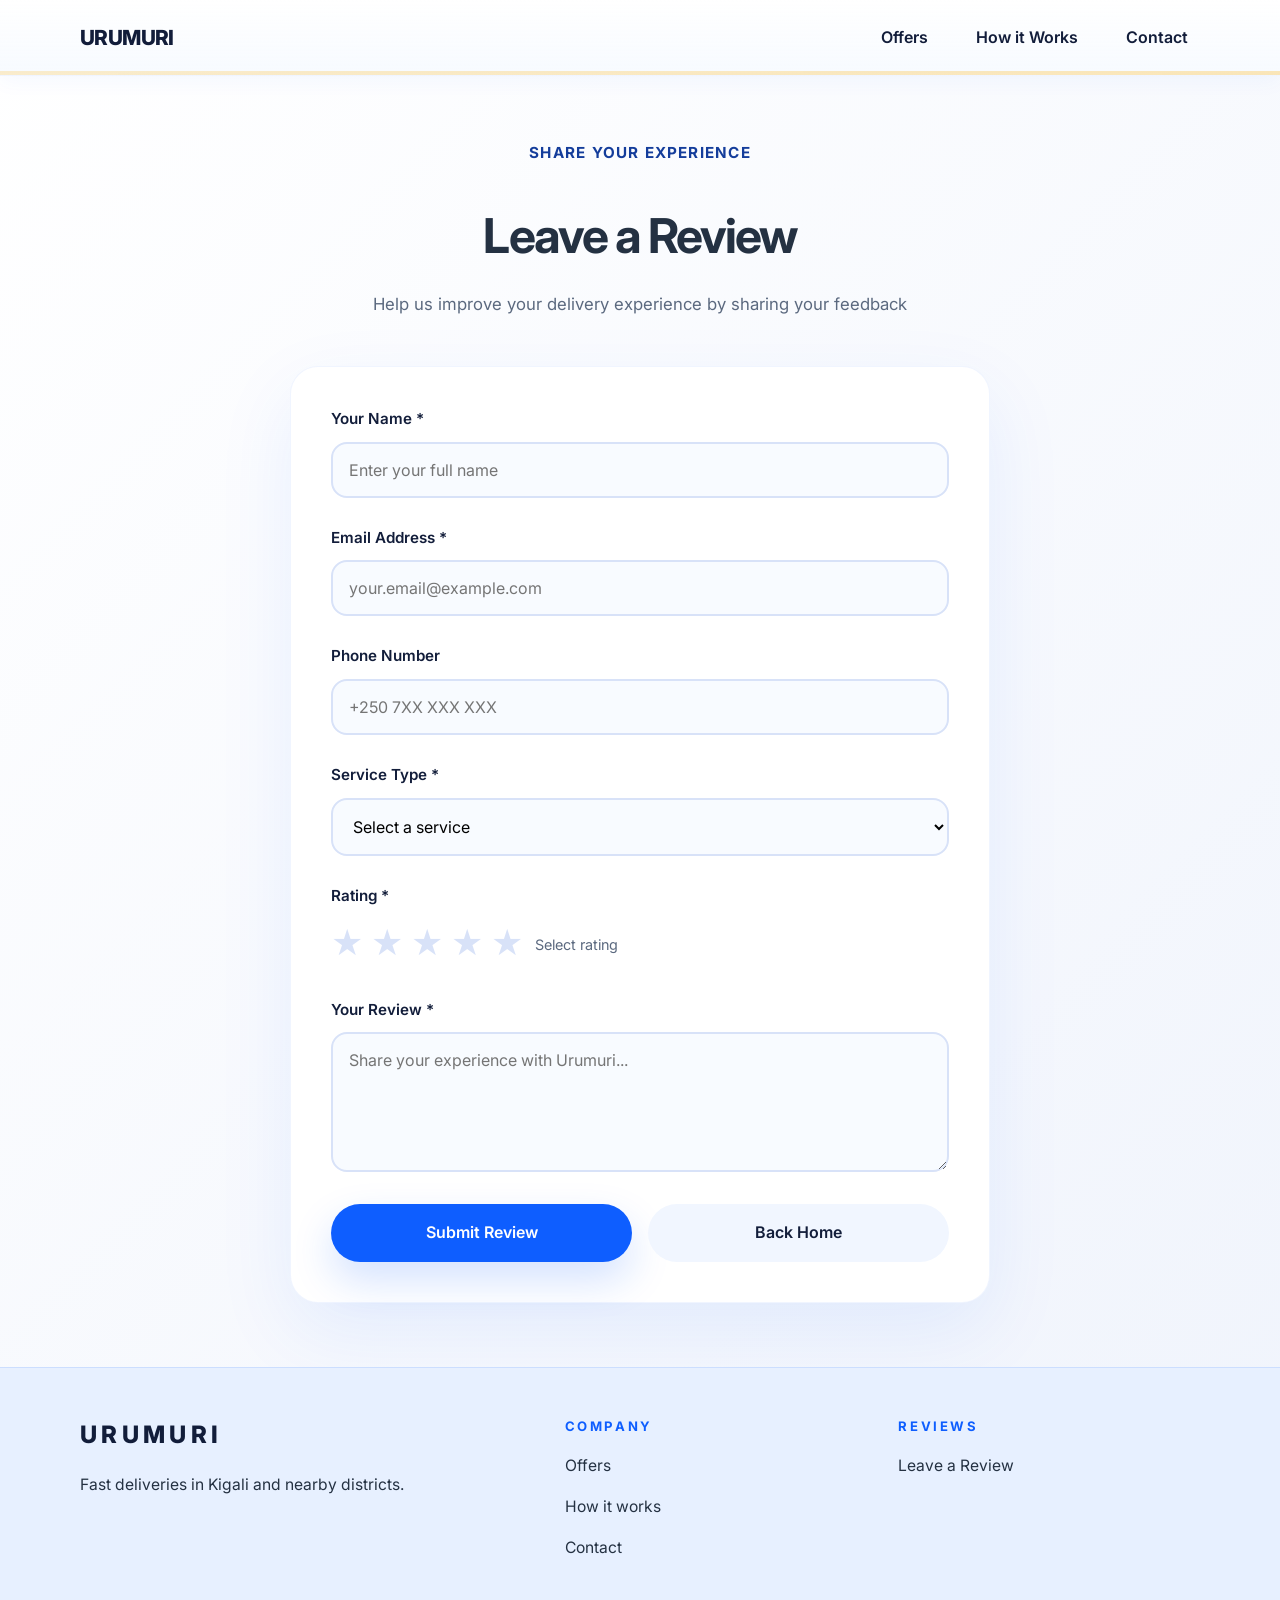
==== reviews.html @ 4892c6f6 "Initial commit: Urumuri delivery service website" ====
<!DOCTYPE html>
<html lang="en">
<head>
  <meta charset="UTF-8" />
  <meta name="viewport" content="width=device-width, initial-scale=1.0" />
  <title>Leave a Review | Urumuri</title>
  <link rel="preconnect" href="https://fonts.googleapis.com" />
  <link rel="preconnect" href="https://fonts.gstatic.com" crossorigin />
  <link href="https://fonts.googleapis.com/css2?family=Inter:wght@400;500;600;700;800&display=swap" rel="stylesheet" />
  <link rel="stylesheet" href="styles.css" />
  <style>
    .review-container {
      min-height: 100vh;
      padding: 4rem 0;
      background: linear-gradient(135deg, rgba(255, 255, 255, 0.95), rgba(240, 244, 252, 0.95));
    }

    .review-content {
      max-width: 700px;
    }

    .review-header {
      text-align: center;
      margin-bottom: 3rem;
    }

    .review-header h1 {
      font-size: clamp(2rem, 4vw, 3rem);
      margin: 1rem 0;
      letter-spacing: -0.04em;
    }

    .review-header p {
      color: var(--gray-600);
      font-size: 1.05rem;
    }

    .review-form {
      background: var(--white);
      border-radius: 28px;
      padding: 2.5rem;
      box-shadow: 0 28px 80px rgba(14, 94, 255, 0.08);
      border: 1px solid rgba(14, 94, 255, 0.06);
    }

    .form-group {
      margin-bottom: 1.75rem;
      display: flex;
      flex-direction: column;
    }

    .form-group label {
      margin-bottom: 0.65rem;
      font-weight: 600;
      color: var(--black);
      font-size: 0.95rem;
    }

    .form-group input,
    .form-group textarea,
    .form-group select {
      padding: 1rem;
      border: 2px solid var(--gray-200);
      border-radius: 16px;
      font-family: inherit;
      font-size: 1rem;
      transition: all 0.3s ease;
      background: var(--surface);
    }

    .form-group input:focus,
    .form-group textarea:focus,
    .form-group select:focus {
      outline: none;
      border-color: var(--blue);
      background: var(--white);
      box-shadow: 0 0 0 3px rgba(14, 94, 255, 0.1);
    }

    .form-group textarea {
      resize: vertical;
      min-height: 140px;
      font-size: 1rem;
    }

    .rating-group {
      display: flex;
      gap: 0.75rem;
      align-items: center;
    }

    .star-rating {
      display: flex;
      gap: 0.5rem;
      font-size: 2rem;
    }

    .star {
      cursor: pointer;
      transition: transform 0.2s ease, color 0.2s ease;
      color: var(--gray-200);
    }

    .star:hover,
    .star.active {
      color: var(--yellow);
      transform: scale(1.2);
    }

    .rating-label {
      color: var(--gray-600);
      font-size: 0.9rem;
      min-width: 60px;
    }

    .form-actions {
      display: flex;
      gap: 1rem;
      margin-top: 2rem;
    }

    .form-actions button,
    .form-actions a {
      flex: 1;
      padding: 1rem;
      border-radius: 999px;
      font-weight: 600;
      font-size: 1rem;
      border: none;
      cursor: pointer;
      transition: all 0.3s cubic-bezier(0.34, 1.56, 0.64, 1);
      text-decoration: none;
      text-align: center;
    }

    .btn-submit {
      background: var(--blue);
      color: var(--white);
      box-shadow: 0 18px 40px rgba(14, 94, 255, 0.18);
    }

    .btn-submit:hover {
      transform: translateY(-4px) scale(1.05);
      box-shadow: 0 28px 60px rgba(14, 94, 255, 0.35);
    }

    .btn-cancel {
      background: var(--gray-100);
      color: var(--black);
      border: 1px solid var(--gray-200);
    }

    .btn-cancel:hover {
      background: var(--gray-200);
      transform: translateY(-2px);
    }

    .success-message {
      display: none;
      background: #e8f5e9;
      border: 2px solid #4caf50;
      border-radius: 16px;
      padding: 1.5rem;
      margin-bottom: 2rem;
      text-align: center;
      color: #2e7d32;
    }

    .success-message h3 {
      margin: 0 0 0.5rem;
      font-size: 1.1rem;
    }

    .success-message p {
      margin: 0;
      color: #2e7d32;
    }

    @media (max-width: 640px) {
      .review-container {
        padding: 2rem 0;
      }

      .review-form {
        padding: 1.5rem;
      }

      .form-actions {
        flex-direction: column;
      }

      .review-header {
        margin-bottom: 2rem;
      }
    }
  </style>
</head>
<body>
  <header class="site-header">
    <div class="container header-inner">
      <a class="brand" href="index.html">URUMURI</a>
      <nav class="nav-links" id="navLinks">
        <a href="index.html#services">Offers</a>
        <a href="index.html#how-it-works">How it Works</a>
        <a href="index.html#contact">Contact</a>
      </nav>
      <button class="nav-toggle" id="navToggle" type="button" aria-label="Toggle navigation" aria-expanded="false">
        <span></span>
        <span></span>
        <span></span>
      </button>
    </div>
  </header>

  <main>
    <section class="review-container">
      <div class="container review-content">
        <div class="review-header">
          <span class="eyebrow">Share your experience</span>
          <h1>Leave a Review</h1>
          <p>Help us improve your delivery experience by sharing your feedback</p>
        </div>

        <div class="success-message" id="successMessage">
          <h3>Thank you! 🎉</h3>
          <p>Your review has been submitted successfully. We appreciate your feedback!</p>
        </div>

        <form class="review-form" id="reviewForm">
          <div class="form-group">
            <label for="name">Your Name *</label>
            <input type="text" id="name" name="name" required placeholder="Enter your full name" />
          </div>

          <div class="form-group">
            <label for="email">Email Address *</label>
            <input type="email" id="email" name="email" required placeholder="your.email@example.com" />
          </div>

          <div class="form-group">
            <label for="phone">Phone Number</label>
            <input type="tel" id="phone" name="phone" placeholder="+250 7XX XXX XXX" />
          </div>

          <div class="form-group">
            <label for="service">Service Type *</label>
            <select id="service" name="service" required>
              <option value="">Select a service</option>
              <option value="food">Food Delivery</option>
              <option value="grocery">Grocery Delivery</option>
              <option value="pharmacy">Pharmacy Delivery</option>
              <option value="courier">Courier Services</option>
              <option value="buyformes">Buy for Me Services</option>
              <option value="other">Other</option>
            </select>
          </div>

          <div class="form-group">
            <label>Rating *</label>
            <div class="rating-group">
              <div class="star-rating" id="starRating">
                <span class="star" data-value="1">★</span>
                <span class="star" data-value="2">★</span>
                <span class="star" data-value="3">★</span>
                <span class="star" data-value="4">★</span>
                <span class="star" data-value="5">★</span>
              </div>
              <span class="rating-label" id="ratingLabel">Select rating</span>
            </div>
            <input type="hidden" id="rating" name="rating" required />
          </div>

          <div class="form-group">
            <label for="review">Your Review *</label>
            <textarea id="review" name="review" required placeholder="Share your experience with Urumuri..."></textarea>
          </div>

          <div class="form-actions">
            <button type="submit" class="btn-submit">Submit Review</button>
            <a href="index.html" class="btn-cancel">Back Home</a>
          </div>
        </form>
      </div>
    </section>
  </main>

  <footer class="site-footer modern-footer">
    <div class="container footer-grid">
      <div class="footer-brand">
        <a class="brand footer-brand-link" href="index.html">URUMURI</a>
        <p>Fast deliveries in Kigali and nearby districts.</p>
      </div>
      <div class="footer-column">
        <p class="footer-heading">Company</p>
        <a href="index.html#services">Offers</a>
        <a href="index.html#how-it-works">How it works</a>
        <a href="index.html#contact">Contact</a>
      </div>
      <div class="footer-column">
        <p class="footer-heading">Reviews</p>
        <a href="reviews.html">Leave a Review</a>
      </div>
    </div>
  </footer>

  <script>
    // Star rating functionality
    const stars = document.querySelectorAll('.star');
    const ratingInput = document.getElementById('rating');
    const ratingLabel = document.getElementById('ratingLabel');
    const ratingLabels = ['Poor', 'Fair', 'Good', 'Very Good', 'Excellent'];

    stars.forEach(star => {
      star.addEventListener('click', () => {
        const rating = star.getAttribute('data-value');
        ratingInput.value = rating;
        ratingLabel.textContent = ratingLabels[rating - 1];

        stars.forEach(s => {
          if (s.getAttribute('data-value') <= rating) {
            s.classList.add('active');
          } else {
            s.classList.remove('active');
          }
        });
      });

      star.addEventListener('mouseover', () => {
        const hoverValue = star.getAttribute('data-value');
        stars.forEach(s => {
          if (s.getAttribute('data-value') <= hoverValue) {
            s.style.color = 'var(--yellow)';
          } else {
            s.style.color = 'var(--gray-200)';
          }
        });
      });
    });

    document.getElementById('starRating').addEventListener('mouseleave', () => {
      stars.forEach(s => {
        if (s.classList.contains('active')) {
          s.style.color = 'var(--yellow)';
        } else {
          s.style.color = 'var(--gray-200)';
        }
      });
    });

    // Form submission
    document.getElementById('reviewForm').addEventListener('submit', (e) => {
      e.preventDefault();

      const formData = {
        name: document.getElementById('name').value,
        email: document.getElementById('email').value,
        phone: document.getElementById('phone').value,
        service: document.getElementById('service').value,
        rating: document.getElementById('rating').value,
        review: document.getElementById('review').value,
        timestamp: new Date().toISOString()
      };

      // Store review in localStorage (for demo purposes)
      const reviews = JSON.parse(localStorage.getItem('urumuri_reviews') || '[]');
      reviews.push(formData);
      localStorage.setItem('urumuri_reviews', JSON.stringify(reviews));

      // Show success message
      const successMessage = document.getElementById('successMessage');
      successMessage.style.display = 'block';

      // Reset form
      document.getElementById('reviewForm').reset();
      stars.forEach(s => s.classList.remove('active'));
      ratingLabel.textContent = 'Select rating';

      // Scroll to success message
      successMessage.scrollIntoView({ behavior: 'smooth' });

      // Hide success message after 5 seconds and redirect
      setTimeout(() => {
        window.location.href = 'index.html';
      }, 3000);
    });
  </script>
</body>
</html>
---- styles.css ----
:root {
  color-scheme: light;
  font-family: 'Inter', system-ui, -apple-system, BlinkMacSystemFont, 'Segoe UI', sans-serif;
  font-size: 16px;
  line-height: 1.6;
  color: var(--gray-800);
  --black: #121d3a;
  --surface: #f8fbff;
  --surface-soft: rgba(236, 244, 255, 0.88);
  --blue: #0e5eff;
  --blue-strong: #143d9b;
  --blue-soft: #e7f0ff;
  --yellow: #ffbe34;
  --yellow-soft: #fff4d2;
  --white: #ffffff;
  --gray-100: #f1f6ff;
  --gray-200: #d8e2f8;
  --gray-600: #5b697f;
  --gray-800: #243142;
  --radius: 28px;
  --shadow: 0 28px 80px rgba(14, 94, 255, 0.12);
  --shadow-soft: 0 18px 50px rgba(14, 94, 255, 0.08);
}
 @keyframes slideInRight {
  from {
    opacity: 0;
    transform: translateX(40px);
  }
  to {
    opacity: 1;
    transform: translateX(0);
  }
}

@keyframes fadeIn {
  from {
    opacity: 0;
  }
  to {
    opacity: 1;
  }
}

@keyframes slideInLeft {
  from {
    opacity: 0;
    transform: translateX(-30px);
  }
  to {
    opacity: 1;
    transform: translateX(0);
  }
}

@keyframes slideInUp {
  from {
    opacity: 0;
    transform: translateY(24px);
  }
  to {
    opacity: 1;
    transform: translateY(0);
  }
}

@keyframes scaleIn {
  from {
    opacity: 0;
    transform: scale(0.95);
  }
  to {
    opacity: 1;
    transform: scale(1);
  }
}

@keyframes float {
  0%, 100% {
    transform: translateY(0px);
  }
  50% {
    transform: translateY(-8px);
  }
}

@keyframes glow {
  0%, 100% {
    box-shadow: 0 28px 80px rgba(14, 94, 255, 0.12), 0 0 20px rgba(14, 94, 255, 0);
  }
  50% {
    box-shadow: 0 28px 80px rgba(14, 94, 255, 0.18), 0 0 30px rgba(14, 94, 255, 0.15);
  }
}

@keyframes shimmer {
  0% {
    background-position: -1000px 0;
  }
  100% {
    background-position: 1000px 0;
  }
}

@keyframes pulse {
  0%, 100% {
    opacity: 1;
  }
  50% {
    opacity: 0.6;
  }
}

@keyframes bounce {
  0%, 100% {
    transform: translateY(0);
  }
  50% {
    transform: translateY(-10px);
  }
}

@keyframes rideRight {
  0% {
    transform: translate3d(-20vw, 0, 0);
  }
  100% {
    transform: translate3d(120vw, 0, 0);
  }
}

@keyframes rideLeft {
  0% {
    transform: translate3d(120vw, 0, 0);
  }
  100% {
    transform: translate3d(-20vw, 0, 0);
  }
}

.bike-background {
  position: fixed;
  inset: 0;
  z-index: -1;
  pointer-events: none;
  overflow: hidden;
}

.bike-rider {
  position: absolute;
  left: 0;
  top: var(--bike-top, 10%);
  transform: translateY(0);
  opacity: 0.9;
  filter: drop-shadow(0 12px 18px rgba(0, 0, 0, 0.12));
}

.bike-inner {
  display: inline-block;
  font-size: var(--bike-size, 3rem);
  animation: rideRight var(--bike-speed, 20s) linear infinite;
}

.bike-left .bike-inner {
  animation-name: rideLeft;
}

.bike-rider:nth-child(odd) .bike-inner {
  opacity: 0.92;
}

.bike-rider:nth-child(even) .bike-inner {
  opacity: 0.78;
}

@media (max-width: 900px) {
  .bike-rider {
    display: none;
  }
}

* {
  box-sizing: border-box;
}

html {
  scroll-behavior: smooth;
  text-rendering: optimizeLegibility;
  -webkit-font-smoothing: antialiased;
  -moz-osx-font-smoothing: grayscale;
}

body {
  margin: 0;
  min-height: 100vh;
  background: linear-gradient(180deg, rgba(248, 251, 255, 1) 0%, rgba(255, 255, 255, 1) 100%);
  color: var(--gray-800);
  animation: fadeIn 0.6s ease-out;
}

/* smooth transitions */
body, .hero-card, .feature-card, .step-card, .contact-panel, .stats-grid div {
  transition: background 0.35s ease, color 0.35s ease, border-color 0.35s ease, box-shadow 0.35s ease;
}

img {
  max-width: 100%;
  display: block;
}

a {
  color: inherit;
  text-decoration: none;
}

button,
.btn {
  font: inherit;
}

.container {
  width: min(1120px, calc(100% - 2rem));
  margin: 0 auto;
}

.site-header {
  position: sticky;
  top: 0;
  z-index: 20;
  backdrop-filter: blur(18px);
  background: linear-gradient(180deg, rgba(255,255,255,0.98), rgba(246,250,255,0.9));
  border-bottom: 1px solid rgba(14, 94, 255, 0.06);
  box-shadow: 0 6px 20px rgba(14,94,255,0.04);
  animation: slideInDown 0.5s ease-out;
}

.site-header::after {
  content: '';
  position: absolute;
  left: 0;
  right: 0;
  bottom: 0;
  height: 4px;
  background: linear-gradient(90deg, rgba(255,190,52,0.25), rgba(255,190,52,0.35));
  pointer-events: none;
}

@keyframes slideInDown {
  from {
    transform: translateY(-100%);
  }
  to {
    transform: translateY(0);
  }
}

.header-inner {
  display: flex;
  align-items: center;
  justify-content: space-between;
  gap: 1rem;
  padding: 1rem 0;
}

.brand {
  display: inline-flex;
  align-items: center;
  font-size: 1.3rem;
  font-weight: 800;
  letter-spacing: -0.03em;
  color: var(--black);
  transition: transform 0.3s cubic-bezier(0.34, 1.56, 0.64, 1);
}

.brand img {
  display: block;
  height: 2.75rem;
  width: auto;
}

.brand:hover {
  transform: scale(1.08) rotate(-1deg);
}

.nav-links {
  display: flex;
  gap: 1.5rem;
  align-items: center;
}

.nav-links a {
  color: var(--black);
  font-weight: 600;
  position: relative;
  padding: 0.55rem 0.75rem;
  border-radius: 999px;
  transition: color 0.25s ease, background 0.25s ease, transform 0.25s ease;
  overflow: hidden;
}

.nav-links a::after {
  content: '';
  position: absolute;
  bottom: -3px;
  left: 0;
  width: 0;
  height: 3px;
  background: linear-gradient(90deg, var(--blue), var(--yellow));
  box-shadow: 0 6px 18px rgba(14,94,255,0.08);
  transition: width 0.42s cubic-bezier(0.22, 1, 0.36, 1), background 0.3s ease;
}

.nav-links a:hover,
.nav-links a.active {
  color: var(--black);
  background: rgba(255, 190, 52, 0.15);
}

.nav-links a:hover {
  color: var(--black);
}

.nav-links a:hover::after {
  width: 100%;
}

.nav-links a.active {
  color: var(--black);
}

.nav-links a.active::after {
  width: 100%;
}

.nav-toggle {
  display: none;
  border: none;
  background: transparent;
  cursor: pointer;
  width: 2rem;
  height: 2rem;
  padding: 0;
  flex-direction: column;
  justify-content: space-between;
}

.nav-toggle span {
  display: block;
  width: 100%;
  height: 3px;
  background: var(--blue-strong);
  border-radius: 999px;
}

.section-light,
.section-white,
.section-blue {
  padding: 5rem 0;
}

.section-white {
  background: var(--surface);
}

.section-light {
  background: transparent;
}

.section-blue {
  background: linear-gradient(180deg, rgba(255,190,52,0.15) 0%, rgba(255,190,52,0.25) 45%, rgba(255,255,255,0.98) 100%);
}

.hero {
  position: relative;
  padding-top: 5.5rem;
}

.hero::before {
  content: '';
  position: absolute;
  inset: 0;
  pointer-events: none;
  background: radial-gradient(circle at top left, rgba(255, 190, 52, 0.12), transparent 24%),
              radial-gradient(circle at bottom right, rgba(255, 190, 52, 0.15), transparent 18%);
}

.section-image,
.contact-image {
  display: flex;
  justify-content: center;
  margin: 2rem 0 3rem;
}

.section-image img,
.contact-image img {
  width: min(100%, 780px);
  border-radius: 32px;
  box-shadow: 0 28px 70px rgba(0, 0, 0, 0.15);
  border: 2px solid rgba(255, 190, 52, 0.32);
}

.hero-grid {
  display: grid;
  grid-template-columns: minmax(0, 1.2fr) 0.95fr;
  gap: 2.5rem;
  align-items: center;
}

.hero-copy {
  max-width: 620px;
  animation: slideInLeft 0.8s ease-out;
}

.eyebrow {
  display: inline-flex;
  margin-bottom: 1rem;
  font-size: 0.95rem;
  font-weight: 700;
  letter-spacing: 0.08em;
  text-transform: uppercase;
  color: var(--yellow);
  animation: slideInUp 0.8s ease-out both;
  animation-delay: 0.05s;
}

.hero-copy h1,
.section-header h2,
.contact-panel h2 {
  margin: 0 0 1.25rem;
  font-size: clamp(2.3rem, 4vw, 4rem);
  line-height: 1.03;
  letter-spacing: -0.04em;
  animation: slideInUp 0.8s ease-out 0.1s both;
}

.hero-copy p,
.section-header p,
.feature-card p,
.step-card p,
.restaurant-card p,
.footer-inner p {
  margin: 0;
  color: var(--gray-600);
  animation: slideInUp 0.8s ease-out 0.2s both;
}

.hero-actions {
  display: flex;
  flex-wrap: wrap;
  gap: 1rem;
  margin: 2rem 0 2.2rem;
}

.btn {
  display: inline-flex;
  align-items: center;
  justify-content: center;
  border-radius: 999px;
  padding: 0.95rem 1.8rem;
  text-decoration: none;
  transition: all 0.3s cubic-bezier(0.34, 1.56, 0.64, 1);
  position: relative;
  overflow: hidden;
  animation: slideInUp 0.8s ease-out 0.3s both;
}

.promo-grid {
  display: grid;
  grid-template-columns: 1fr 1.2fr;
  gap: 2rem;
  align-items: center;
  padding: 2.5rem 0;
}

.app-promo-panel {
  background: linear-gradient(135deg, rgba(255, 255, 255, 0.95), rgba(240, 244, 252, 0.95));
}

.promo-copy {
  max-width: 42rem;
}

.promo-copy h2 {
  margin-bottom: 1.25rem;
  font-size: clamp(2rem, 3.2vw, 3.4rem);
}

.promo-copy p {
  margin: 0;
  color: var(--gray-600);
  font-size: 1rem;
  line-height: 1.85;
}

.promo-actions {
  margin-top: 1.75rem;
}

.promo-gallery {
  display: grid;
  grid-template-columns: 1fr 0.86fr;
  grid-template-rows: 1fr 1fr;
  gap: 1rem;
  min-height: 520px;
}

.promo-card {
  position: relative;
  overflow: hidden;
  border-radius: 32px;
  box-shadow: 0 30px 70px rgba(36, 49, 66, 0.08);
  background: #eef4fb;
}

.promo-card img {
  width: 100%;
  height: 100%;
  object-fit: cover;
  object-position: center center;
  display: block;
}

.promo-card-large {
  grid-row: 1 / span 2;
  aspect-ratio: 4 / 5;
  min-height: 520px;
}

.promo-card-small {
  aspect-ratio: 1.2 / 1;
  min-height: 240px;
}

.promo-card-top {
  align-self: end;
}

.promo-card-bottom {
  align-self: start;
}

@media (max-width: 960px) {
  .promo-grid {
    grid-template-columns: 1fr;
  }

  .promo-gallery {
    grid-template-columns: 1fr;
    grid-template-rows: repeat(3, minmax(200px, auto));
    min-height: auto;
  }

  .promo-card-large,
  .promo-card-small {
    min-height: 260px;
    aspect-ratio: auto;
  }
}

@media (max-width: 520px) {
  .promo-copy h2 {
    font-size: 2.2rem;
  }

  .app-promo-panel {
    padding: 1.5rem 0;
  }
}

.btn::before {
  content: '';
  position: absolute;
  top: 50%;
  left: 50%;
  width: 0;
  height: 0;
  border-radius: 50%;
  background: rgba(255, 255, 255, 0.3);
  transform: translate(-50%, -50%);
  transition: width 0.6s, height 0.6s;
}

.btn:hover::before {
  width: 300px;
  height: 300px;
}

.btn:hover {
  transform: translateY(-4px) scale(1.05);
}

.btn-primary {
  background: var(--blue);
  color: var(--white);
  box-shadow: 0 18px 40px rgba(14, 94, 255, 0.18);
}

.btn-primary:hover {
  box-shadow: 0 28px 60px rgba(14, 94, 255, 0.35);
}

.btn-secondary,
.btn-card {
  background: var(--yellow);
  color: var(--black);
  border: 1px solid rgba(255, 190, 52, 0.12);
}

.stats-grid {
  display: grid;
  grid-template-columns: repeat(3, minmax(0, 1fr));
  gap: 1rem;
  margin-top: 1rem;
}

.stats-grid div {
  background: var(--white);
  border: 1px solid rgba(14, 94, 255, 0.11);
  border-radius: 22px;
  padding: 1rem 1.25rem;
  animation: scaleIn 0.6s ease-out 0.4s both;
  transition: all 0.3s ease;
  cursor: pointer;
}

.stats-grid div:hover {
  transform: translateY(-6px);
  box-shadow: 0 16px 40px rgba(14, 94, 255, 0.15);
  border-color: var(--blue);
}

.stats-grid strong {
  display: block;
  font-size: 1.4rem;
  margin-bottom: 0.35rem;
  color: var(--blue-strong);
}

.hero-card {
  background: var(--white);
  border-radius: var(--radius);
  padding: 2rem;
  box-shadow: var(--shadow);
  animation: slideInRight 0.8s ease-out 0.3s both;
  transition: all 0.4s cubic-bezier(0.34, 1.56, 0.64, 1);
}

.hero-card:hover {
  transform: translateY(-12px) scale(1.02);
  box-shadow: 0 40px 100px rgba(14, 94, 255, 0.25);
}

.card-top {
  display: flex;
  align-items: center;
  justify-content: space-between;
  gap: 1rem;
  margin-bottom: 1.75rem;
}

.card-label {
  color: var(--yellow);
  font-weight: 700;
  margin-bottom: 0.45rem;
}

.tag {
  padding: 0.6rem 1rem;
  border-radius: 999px;
  color: var(--blue-strong);
  background: rgba(14, 94, 255, 0.08);
  font-weight: 700;
  font-size: 0.9rem;
}

.service-list li::before {
  color: var(--yellow);
}

.btn-secondary:hover {
  border-color: rgba(255, 190, 52, 0.5);
  color: var(--black);
  background: var(--yellow-soft);
}

.hero-card {
  background: var(--white);
  border-radius: var(--radius);
  padding: 2rem;
  box-shadow: var(--shadow);
  animation: slideInRight 0.8s ease-out 0.3s both;
  transition: all 0.4s cubic-bezier(0.34, 1.56, 0.64, 1);
  border: 1px solid rgba(255, 190, 52, 0.12);
}

.meal-preview {
  display: grid;
  grid-template-columns: 92px 1fr;
  gap: 1rem;
  align-items: center;
  margin-bottom: 1.8rem;
}

.meal-image {
  width: 100%;
  aspect-ratio: 1 / 1;
  border-radius: 24px;
  overflow: hidden;
  background: linear-gradient(135deg, #ffbe34 0%, #ffd966 100%);
  box-shadow: 0 24px 52px rgba(255, 190, 52, 0.25);
  animation: float 3s ease-in-out infinite;
  transition: all 0.4s ease;
}

.meal-image img {
  width: 100%;
  height: 100%;
  object-fit: cover;
  display: block;
}

.hero-card:hover .meal-image {
  animation: none;
  transform: scale(1.08) rotate(4deg);
  box-shadow: 0 32px 70px rgba(255, 190, 52, 0.35);
}

.meal-name {
  margin: 0 0 0.35rem;
  font-weight: 700;
  color: var(--gray-800);
}

.meal-meta {
  color: var(--gray-600);
}

.delivery-info {
  display: grid;
  grid-template-columns: repeat(2, minmax(0, 1fr));
  gap: 1rem;
  margin-bottom: 1.8rem;
}

.delivery-info span {
  display: block;
  color: var(--gray-600);
  margin-bottom: 0.35rem;
}

.delivery-info strong {
  font-size: 1.25rem;
  color: var(--gray-800);
}

.section-header {
  max-width: 640px;
  margin-bottom: 2.5rem;
}

.section-header h2 {
  color: var(--black);
}

.eyebrow {
  color: var(--blue-strong);
}

.service-list {
  display: grid;
  gap: 0.75rem;
  padding-left: 1.25rem;
  margin-bottom: 2rem;
  color: var(--gray-700);
}

.service-list li {
  position: relative;
  list-style: none;
  padding-left: 1.25rem;
}

.service-list li::before {
  content: '•';
  position: absolute;
  left: 0;
  color: var(--blue);
  font-weight: 700;
}

.services-grid {
  display: grid;
  grid-template-columns: minmax(0, 1fr) minmax(280px, 360px);
  gap: 1.25rem;
  align-items: start;
  margin-bottom: 2rem;
}

.service-image-card {
  display: flex;
  flex-direction: column;
  gap: 1rem;
  background: var(--blue-soft);
  border: 1px solid rgba(14, 94, 255, 0.14);
  border-radius: 30px;
  padding: 1.25rem;
  box-shadow: 0 24px 60px rgba(14, 94, 255, 0.09);
}

.service-image-card img {
  width: 100%;
  height: auto;
  max-height: 280px;
  border-radius: 24px;
  object-fit: cover;
}

.service-image-card-copy h3 {
  margin: 0;
  color: var(--yellow);
}

.service-image-card-copy p {
  margin: 0;
  color: var(--gray-700);
  line-height: 1.7;
}

@media (max-width: 900px) {
  .services-grid {
    grid-template-columns: 1fr;
  }
}

.section-header.light h2,
.contact-panel h2,
.section-blue .section-header h2 {
  color: var(--white);
}

.feature-grid,
.steps-grid,
.restaurant-grid {
  display: grid;
  gap: 1.5rem;
}

.feature-grid {
  grid-template-columns: repeat(3, minmax(0, 1fr));
}

.feature-card,
.step-card,
.restaurant-card {
  background: var(--white);
  border-radius: 24px;
  padding: 1.8rem;
  border: 1px solid rgba(14, 94, 255, 0.08);
  animation: slideInUp 0.6s ease-out both;
  transition: all 0.35s cubic-bezier(0.34, 1.56, 0.64, 1);
  cursor: pointer;
  position: relative;
  overflow: hidden;
}

.feature-card::before,
.step-card::before,
.restaurant-card::before {
  content: '';
  position: absolute;
  top: 0;
  left: -100%;
  width: 100%;
  height: 100%;
  background: linear-gradient(90deg, transparent, rgba(14, 94, 255, 0.1), transparent);
  transition: left 0.5s ease;
}

.feature-card:hover::before,
.step-card:hover::before,
.restaurant-card:hover::before {
  left: 100%;
}

.feature-card:hover,
.step-card:hover,
.restaurant-card:hover {
  transform: translateY(-8px) scale(1.02);
  box-shadow: 0 20px 50px rgba(14, 94, 255, 0.15);
  border-color: var(--blue);
}

.feature-card h3,
.step-card h3,
.restaurant-card h3 {
  margin: 0 0 0.75rem;
}

.steps-grid {
  grid-template-columns: repeat(3, minmax(0, 1fr));
}

.step-card {
  text-align: left;
}

.step-card:nth-child(3) {
  border-color: rgba(255, 190, 52, 0.22);
  background: rgba(255, 242, 211, 0.55);
}

.step-card:nth-child(3) .step-number {
  background: var(--yellow);
  color: var(--black);
}

.step-number {
  display: inline-flex;
  align-items: center;
  justify-content: center;
  width: 2.75rem;
  height: 2.75rem;
  border-radius: 50%;
  background: var(--yellow-soft);
  color: var(--yellow);
  font-weight: 800;
  margin-bottom: 1rem;
  animation: scaleIn 0.6s ease-out both;
  transition: all 0.4s cubic-bezier(0.34, 1.56, 0.64, 1);
}

.step-card:hover .step-number {
  background: var(--blue);
  color: var(--white);
  transform: scale(1.2) rotate(360deg);
}

.restaurant-grid {
  grid-template-columns: repeat(3, minmax(0, 1fr));
}

.restaurant-card {
  overflow: hidden;
  display: grid;
  gap: 1rem;
}

.restaurant-image {
  width: 100%;
  min-height: 180px;
  border-radius: 24px;
  background-size: cover;
  background-position: center;
  transition: all 0.5s cubic-bezier(0.34, 1.56, 0.64, 1);
}

.restaurant-card:hover .restaurant-image {
  transform: scale(1.12) rotate(2deg);
}

.img-1 { background-image: linear-gradient(135deg, #66b4ff 0%, #0858e7 100%); }
.img-2 { background-image: linear-gradient(135deg, #7ad9ff 0%, #0c58de 100%); }
.img-3 { background-image: linear-gradient(135deg, #8bcfff 0%, #051f74 100%); }

.contact-panel {
  border-radius: 36px;
  padding: 3.5rem 2rem;
  animation: slideInUp 0.8s ease-out;
  transition: all 0.4s ease;
  background: linear-gradient(135deg, rgba(14,94,255,0.92), rgba(20,30,45,0.97));
}

.contact-panel .eyebrow {
  color: var(--white);
}

.contact-panel p {
  color: rgba(255,255,255,0.94);
}

.contact-panel:hover {
  transform: scale(1.01);
  box-shadow: 0 40px 100px rgba(14, 94, 255, 0.2);
}

.contact-grid {
  display: grid;
  grid-template-columns: 1.3fr auto;
  align-items: center;
  gap: 1.5rem;
}

.contact-grid .btn-primary {
  min-width: 180px;
}

.site-footer {
  padding: 3rem 0 3.5rem;
  background: var(--blue-soft);
  border-top: 1px solid rgba(14, 94, 255, 0.12);
}

.footer-grid {
  display: grid;
  grid-template-columns: minmax(220px, 1.5fr) repeat(2, minmax(180px, 1fr));
  gap: 2rem;
  align-items: start;
  color: var(--gray-700);
}

.footer-brand-link {
  font-size: 1.5rem;
  font-weight: 800;
  letter-spacing: 0.18em;
  color: var(--black);
  text-transform: uppercase;
}

.footer-brand p {
  max-width: 42ch;
  margin: 1rem 0 0;
  color: var(--gray-700);
  font-size: 0.98rem;
  line-height: 1.85;
}

.footer-column {
  display: flex;
  flex-direction: column;
  gap: 1rem;
}

.footer-heading {
  margin: 0;
  font-size: 0.82rem;
  font-weight: 700;
  letter-spacing: 0.2em;
  color: var(--blue);
  text-transform: uppercase;
}

.footer-column a {
  color: var(--gray-700);
  text-decoration: none;
  font-size: 0.98rem;
  transition: color 0.25s ease, transform 0.25s ease;
}

.footer-column a:hover {
  color: var(--blue);
  transform: translateX(2px);
}

.footer-follow {
  display: grid;
  gap: 1.25rem;
}

.social-links {
  display: flex;
  gap: 0.8rem;
  flex-wrap: wrap;
}

.social-link {
  width: 48px;
  height: 48px;
  display: inline-flex;
  align-items: center;
  justify-content: center;
  border-radius: 16px;
  background: #e1e4ea;
  box-shadow: 0 18px 45px rgba(36, 49, 66, 0.06);
  transition: transform 0.2s ease, box-shadow 0.2s ease, background 0.2s ease;
  color: var(--gray-900);
}

.social-link:hover {
  transform: translateY(-3px);
  box-shadow: 0 24px 55px rgba(36, 49, 66, 0.12);
}

.social-link svg {
  width: 20px;
  height: 20px;
}

.social-whatsapp,
.social-instagram,
.social-facebook,
.social-x {
  background: transparent;
  color: var(--gray-900);
}

.footer-note {
  margin: 0;
  color: var(--gray-500);
  font-size: 0.95rem;
}

.review-btn {
  padding: 0.75rem 1.5rem;
  font-size: 0.95rem;
  font-weight: 600;
  animation: none;
  width: fit-content;
  box-shadow: 0 12px 30px rgba(14, 94, 255, 0.18);
}

.review-btn:hover {
  box-shadow: 0 18px 45px rgba(14, 94, 255, 0.28);
}

@media (max-width: 860px) {
  .footer-grid {
    grid-template-columns: 1fr;
  }

  .footer-brand {
    padding-bottom: 0.75rem;
  }
}

@media (max-width: 520px) {
  .social-link {
    width: 44px;
    height: 44px;
  }
}

@keyframes rippleEffect {
  to {
    transform: scale(4);
    opacity: 0;
  }
}

@media (max-width: 1024px) {
  .hero-grid,
  .contact-grid {
    grid-template-columns: 1fr;
  }

  .feature-grid,
  .steps-grid,
  .restaurant-grid {
    grid-template-columns: 1fr 1fr;
  }
}

@media (max-width: 768px) {
  .header-inner {
    flex-wrap: wrap;
  }

  .nav-links {
    order: 1;
    width: 100%;
    justify-content: center;
    gap: 1rem;
    display: none;
  }

  .nav-links.active {
    display: flex;
    flex-direction: column;
    gap: 1rem;
    padding: 1rem 0;
    width: 100%;
  }

  .nav-toggle {
    display: flex;
  }

  .stats-grid {
    grid-template-columns: 1fr;
  }

  .feature-grid,
  .steps-grid,
  .restaurant-grid {
    grid-template-columns: 1fr;
  }

  .site-footer {
    padding-top: 2rem;
  }
}
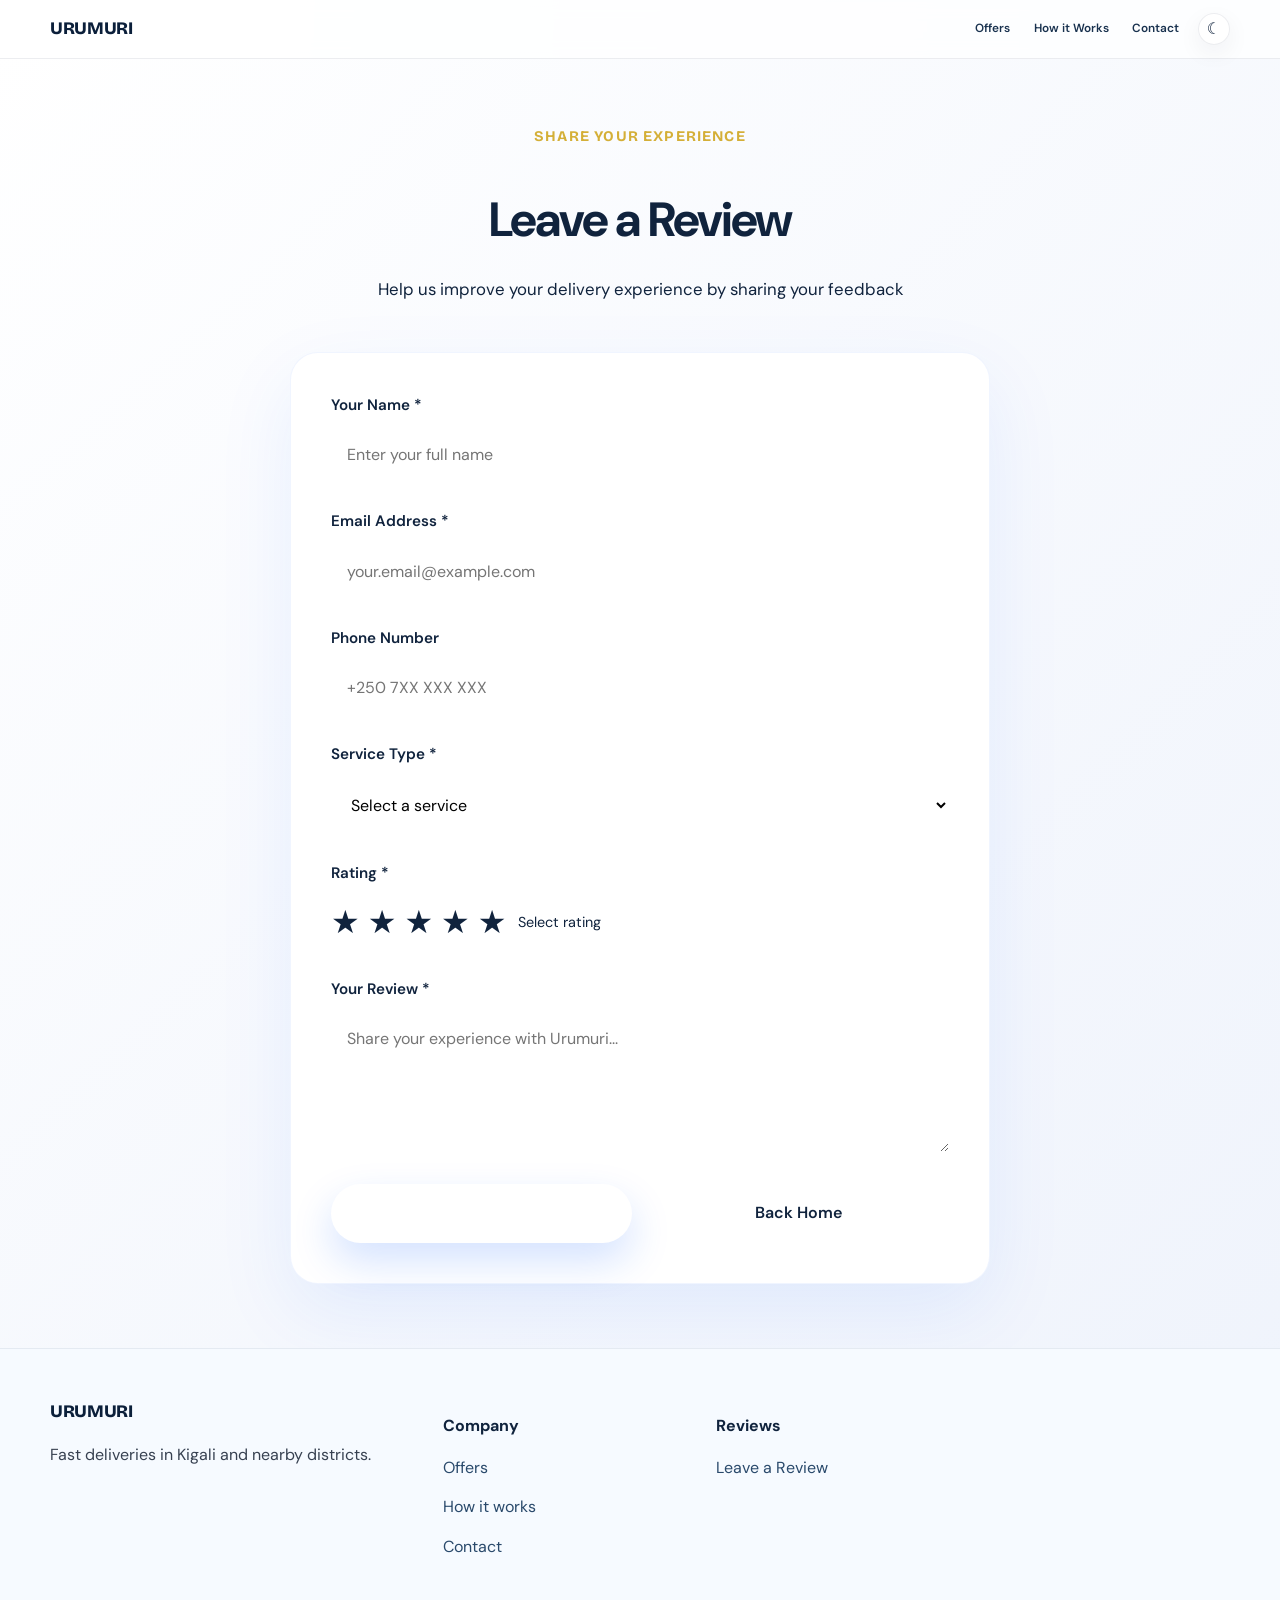
==== commit 86b1ec1e: "Initial commit" ====
--- a/reviews.html
+++ b/reviews.html
@@ -4,9 +4,11 @@
   <meta charset="UTF-8" />
   <meta name="viewport" content="width=device-width, initial-scale=1.0" />
   <title>Leave a Review | Urumuri</title>
+  <meta name="description" content="Share your Urumuri delivery experience. Leave a review for food, grocery, courier and other services." />
   <link rel="preconnect" href="https://fonts.googleapis.com" />
   <link rel="preconnect" href="https://fonts.gstatic.com" crossorigin />
-  <link href="https://fonts.googleapis.com/css2?family=Inter:wght@400;500;600;700;800&display=swap" rel="stylesheet" />
+  <link rel="preload" href="https://fonts.googleapis.com/css2?family=Bricolage+Grotesque:opsz,wght@12..96,500;12..96,700;12..96,800&family=DM+Sans:opsz,wght@9..40,400;9..40,500;9..40,600;9..40,700&display=swap" as="style" onload="this.rel='stylesheet'">
+  <noscript><link href="https://fonts.googleapis.com/css2?family=Bricolage+Grotesque:opsz,wght@12..96,500;12..96,700;12..96,800&family=DM+Sans:opsz,wght@9..40,400;9..40,500;9..40,600;9..40,700&display=swap" rel="stylesheet"></noscript>
   <link rel="stylesheet" href="styles.css" />
   <style>
     .review-container {
@@ -204,7 +206,12 @@
         <a href="index.html#how-it-works">How it Works</a>
         <a href="index.html#contact">Contact</a>
       </nav>
-      <button class="nav-toggle" id="navToggle" type="button" aria-label="Toggle navigation" aria-expanded="false">
+              <div class="nav-actions">
+          <button class="theme-toggle" id="themeToggle" type="button" aria-label="Toggle light and dark mode">
+            <span class="theme-icon">☾</span>
+          </button>
+        </div>
+<button class="nav-toggle" id="navToggle" type="button" aria-label="Toggle navigation" aria-expanded="false">
         <span></span>
         <span></span>
         <span></span>
@@ -303,86 +310,6 @@
     </div>
   </footer>
 
-  <script>
-    // Star rating functionality
-    const stars = document.querySelectorAll('.star');
-    const ratingInput = document.getElementById('rating');
-    const ratingLabel = document.getElementById('ratingLabel');
-    const ratingLabels = ['Poor', 'Fair', 'Good', 'Very Good', 'Excellent'];
-
-    stars.forEach(star => {
-      star.addEventListener('click', () => {
-        const rating = star.getAttribute('data-value');
-        ratingInput.value = rating;
-        ratingLabel.textContent = ratingLabels[rating - 1];
-
-        stars.forEach(s => {
-          if (s.getAttribute('data-value') <= rating) {
-            s.classList.add('active');
-          } else {
-            s.classList.remove('active');
-          }
-        });
-      });
-
-      star.addEventListener('mouseover', () => {
-        const hoverValue = star.getAttribute('data-value');
-        stars.forEach(s => {
-          if (s.getAttribute('data-value') <= hoverValue) {
-            s.style.color = 'var(--yellow)';
-          } else {
-            s.style.color = 'var(--gray-200)';
-          }
-        });
-      });
-    });
-
-    document.getElementById('starRating').addEventListener('mouseleave', () => {
-      stars.forEach(s => {
-        if (s.classList.contains('active')) {
-          s.style.color = 'var(--yellow)';
-        } else {
-          s.style.color = 'var(--gray-200)';
-        }
-      });
-    });
-
-    // Form submission
-    document.getElementById('reviewForm').addEventListener('submit', (e) => {
-      e.preventDefault();
-
-      const formData = {
-        name: document.getElementById('name').value,
-        email: document.getElementById('email').value,
-        phone: document.getElementById('phone').value,
-        service: document.getElementById('service').value,
-        rating: document.getElementById('rating').value,
-        review: document.getElementById('review').value,
-        timestamp: new Date().toISOString()
-      };
-
-      // Store review in localStorage (for demo purposes)
-      const reviews = JSON.parse(localStorage.getItem('urumuri_reviews') || '[]');
-      reviews.push(formData);
-      localStorage.setItem('urumuri_reviews', JSON.stringify(reviews));
-
-      // Show success message
-      const successMessage = document.getElementById('successMessage');
-      successMessage.style.display = 'block';
-
-      // Reset form
-      document.getElementById('reviewForm').reset();
-      stars.forEach(s => s.classList.remove('active'));
-      ratingLabel.textContent = 'Select rating';
-
-      // Scroll to success message
-      successMessage.scrollIntoView({ behavior: 'smooth' });
-
-      // Hide success message after 5 seconds and redirect
-      setTimeout(() => {
-        window.location.href = 'index.html';
-      }, 3000);
-    });
-  </script>
+  <script src="script.js" defer></script>
 </body>
 </html>
--- a/styles.css
+++ b/styles.css
@@ -1,181 +1,79 @@
 :root {
   color-scheme: light;
-  font-family: 'Inter', system-ui, -apple-system, BlinkMacSystemFont, 'Segoe UI', sans-serif;
+  font-family: 'DM Sans', system-ui, -apple-system, BlinkMacSystemFont, 'Segoe UI', sans-serif;
   font-size: 16px;
-  line-height: 1.6;
-  color: var(--gray-800);
-  --black: #121d3a;
-  --surface: #f8fbff;
-  --surface-soft: rgba(236, 244, 255, 0.88);
-  --blue: #0e5eff;
-  --blue-strong: #143d9b;
-  --blue-soft: #e7f0ff;
-  --yellow: #ffbe34;
-  --yellow-soft: #fff4d2;
+  line-height: 1.65;
+  color: #0f172a;
+  background: #f6f7fb;
+  --midnight: #0B1F3A;
+  --navy: #12294c;
+  --royal: #1f4f92;
+  --accent: #ffd700;
+  --accent-soft: rgba(255, 215, 0, 0.18);
+  --gold: #D4AF37;
+  --gold-soft: rgba(212, 175, 55, 0.15);
   --white: #ffffff;
-  --gray-100: #f1f6ff;
-  --gray-200: #d8e2f8;
-  --gray-600: #5b697f;
-  --gray-800: #243142;
+  --surface: rgba(255, 255, 255, 0.88);
+  --surface-strong: #f8f9fc;
+  --surface-glass: rgba(255, 255, 255, 0.72);
+  --surface-frost: rgba(255, 255, 255, 0.16);
+  --border: rgba(14, 36, 75, 0.08);
+  --shadow: 0 28px 70px rgba(9, 21, 46, 0.08);
   --radius: 28px;
-  --shadow: 0 28px 80px rgba(14, 94, 255, 0.12);
-  --shadow-soft: 0 18px 50px rgba(14, 94, 255, 0.08);
-}
- @keyframes slideInRight {
-  from {
-    opacity: 0;
-    transform: translateX(40px);
-  }
-  to {
-    opacity: 1;
-    transform: translateX(0);
-  }
-}
-
-@keyframes fadeIn {
-  from {
-    opacity: 0;
-  }
-  to {
-    opacity: 1;
-  }
-}
-
-@keyframes slideInLeft {
-  from {
-    opacity: 0;
-    transform: translateX(-30px);
-  }
-  to {
-    opacity: 1;
-    transform: translateX(0);
-  }
-}
-
-@keyframes slideInUp {
-  from {
-    opacity: 0;
-    transform: translateY(24px);
-  }
-  to {
-    opacity: 1;
-    transform: translateY(0);
-  }
-}
-
-@keyframes scaleIn {
-  from {
-    opacity: 0;
-    transform: scale(0.95);
-  }
-  to {
-    opacity: 1;
-    transform: scale(1);
-  }
-}
-
-@keyframes float {
-  0%, 100% {
-    transform: translateY(0px);
-  }
-  50% {
-    transform: translateY(-8px);
-  }
-}
-
-@keyframes glow {
-  0%, 100% {
-    box-shadow: 0 28px 80px rgba(14, 94, 255, 0.12), 0 0 20px rgba(14, 94, 255, 0);
-  }
-  50% {
-    box-shadow: 0 28px 80px rgba(14, 94, 255, 0.18), 0 0 30px rgba(14, 94, 255, 0.15);
-  }
-}
-
-@keyframes shimmer {
-  0% {
-    background-position: -1000px 0;
-  }
-  100% {
-    background-position: 1000px 0;
-  }
-}
-
-@keyframes pulse {
-  0%, 100% {
-    opacity: 1;
-  }
-  50% {
-    opacity: 0.6;
-  }
-}
-
-@keyframes bounce {
-  0%, 100% {
-    transform: translateY(0);
-  }
-  50% {
-    transform: translateY(-10px);
-  }
-}
-
-@keyframes rideRight {
-  0% {
-    transform: translate3d(-20vw, 0, 0);
-  }
-  100% {
-    transform: translate3d(120vw, 0, 0);
-  }
-}
-
-@keyframes rideLeft {
-  0% {
-    transform: translate3d(120vw, 0, 0);
-  }
-  100% {
-    transform: translate3d(-20vw, 0, 0);
-  }
-}
-
-.bike-background {
-  position: fixed;
-  inset: 0;
-  z-index: -1;
-  pointer-events: none;
-  overflow: hidden;
-}
-
-.bike-rider {
-  position: absolute;
-  left: 0;
-  top: var(--bike-top, 10%);
-  transform: translateY(0);
-  opacity: 0.9;
-  filter: drop-shadow(0 12px 18px rgba(0, 0, 0, 0.12));
-}
-
-.bike-inner {
-  display: inline-block;
-  font-size: var(--bike-size, 3rem);
-  animation: rideRight var(--bike-speed, 20s) linear infinite;
-}
-
-.bike-left .bike-inner {
-  animation-name: rideLeft;
-}
-
-.bike-rider:nth-child(odd) .bike-inner {
-  opacity: 0.92;
-}
-
-.bike-rider:nth-child(even) .bike-inner {
-  opacity: 0.78;
-}
-
-@media (max-width: 900px) {
-  .bike-rider {
-    display: none;
-  }
+  --ease-smooth: cubic-bezier(0.22, 1, 0.36, 1);
+  --ease-bounce: cubic-bezier(0.34, 1.45, 0.64, 1);
+  --ease-wiggle: cubic-bezier(0.45, 1.2, 0.55, 1);
+  --page-bg: #f4f7fc;
+  --page-bg-alt: #e7eef9;
+  --text-main: #10233d;
+  --text-soft: #334863;
+  --text-muted: #67809a;
+  --header-bg: rgba(255,255,255,0.9);
+  --header-border: rgba(16,35,61,0.08);
+  --nav-link-color: #19324f;
+  --nav-link-hover-bg: rgba(255,215,0,0.16);
+  --nav-link-hover-color: #0f2b4d;
+  --card-bg: linear-gradient(145deg, #ffffff 0%, #f7fbff 55%, #fff8e7 100%);
+  --panel-bg: linear-gradient(145deg, #fefefe 0%, #f2f7fd 100%);
+  --footer-bg: #f6faff;
+  --footer-link-color: #29496b;
+  --footer-text: #5f738c;
+  --hero-stat-bg: linear-gradient(135deg, #12365d 0%, #1e4f86 100%);
+  --hero-stat-color: #f8fbff;
+  --hero-stat-number: #fff5c2;
+  --hero-stat-caption: #d7e4f2;
+  --card-heading: #10233d;
+  --card-text: #2d4360;
+  --card-muted: #5b6f83;
+  --card-border: rgba(18,54,93,0.12);
+  --accent-soft-red: rgba(214, 92, 92, 0.08);
+}
+
+body[data-theme="dark"] {
+  color-scheme: dark;
+  --page-bg: #040b16;
+  --page-bg-alt: #091424;
+  --text-main: #f8fafc;
+  --text-soft: #d1d9e6;
+  --text-muted: #9aa6b2;
+  --header-bg: rgba(5, 12, 24, 0.86);
+  --header-border: rgba(255,255,255,0.08);
+  --nav-link-color: #dfe7f5;
+  --nav-link-hover-bg: rgba(255,215,0,0.14);
+  --nav-link-hover-color: #fff5c2;
+  --card-bg: #0b1425;
+  --panel-bg: #0d1728;
+  --footer-bg: #08111d;
+  --footer-link-color: #f8fafc;
+  --footer-text: #f8fafc;
+  --hero-stat-bg: #0f1729;
+  --hero-stat-color: #f8fafc;
+  --hero-stat-number: #ffd700;
+  --hero-stat-caption: #e2e8f0;
+  --card-heading: #f8fafc;
+  --card-text: #f8fafc;
+  --card-muted: #f8fafc;
+  --card-border: rgba(255,255,255,0.12);
 }
 
 * {
@@ -192,14 +90,104 @@
 body {
   margin: 0;
   min-height: 100vh;
-  background: linear-gradient(180deg, rgba(248, 251, 255, 1) 0%, rgba(255, 255, 255, 1) 100%);
-  color: var(--gray-800);
-  animation: fadeIn 0.6s ease-out;
-}
-
-/* smooth transitions */
-body, .hero-card, .feature-card, .step-card, .contact-panel, .stats-grid div {
-  transition: background 0.35s ease, color 0.35s ease, border-color 0.35s ease, box-shadow 0.35s ease;
+  background: radial-gradient(circle at top left, rgba(255,255,255,0.95), rgba(239,246,255,0.9) 28%, rgba(231,238,249,0.95) 68%, #edf3fa 100%);
+  color: var(--text-main);
+  overflow-x: hidden;
+  transition: background 0.25s var(--ease-smooth), color 0.25s var(--ease-smooth);
+}
+
+.page-shell {
+  min-height: 100vh;
+  display: flex;
+  flex-direction: column;
+}
+
+body[data-theme="dark"] {
+  background-color: var(--page-bg);
+  background-image: none;
+}
+
+body[data-theme="dark"] p,
+body[data-theme="dark"] h1,
+body[data-theme="dark"] h2,
+body[data-theme="dark"] h3,
+body[data-theme="dark"] h4,
+body[data-theme="dark"] h5,
+body[data-theme="dark"] h6,
+body[data-theme="dark"] li,
+body[data-theme="dark"] span,
+body[data-theme="dark"] a,
+body[data-theme="dark"] button,
+body[data-theme="dark"] label,
+body[data-theme="dark"] small,
+body[data-theme="dark"] .brand,
+body[data-theme="dark"] .eyebrow,
+body[data-theme="dark"] .footer-heading,
+body[data-theme="dark"] .footer-bottom,
+body[data-theme="dark"] .footer-column a,
+body[data-theme="dark"] .footer-brand p {
+  color: #f8fafc;
+}
+
+body[data-theme="dark"] .service-card,
+body[data-theme="dark"] .glass-panel,
+body[data-theme="dark"] .feature-grid article,
+body[data-theme="dark"] .cta-panel,
+body[data-theme="dark"] .site-footer,
+body[data-theme="dark"] .hero-stats div,
+body[data-theme="dark"] .hero-visual,
+body[data-theme="dark"] .media-panel,
+body[data-theme="dark"] .theme-toggle,
+body[data-theme="dark"] .nav-toggle,
+body[data-theme="dark"] .nav-links.active,
+body[data-theme="dark"] .nav-links a:hover,
+body[data-theme="dark"] .nav-links a.active {
+  background: var(--card-bg);
+  color: var(--card-text);
+  border-color: var(--card-border);
+}
+
+body[data-theme="dark"] .dark-text-override,
+body[data-theme="dark"] .dark-text-override h2,
+body[data-theme="dark"] .dark-text-override .eyebrow {
+  color: #000000 !important;
+}
+
+.service-card:nth-of-type(2n),
+.feature-grid article:nth-of-type(2n) {
+  background: linear-gradient(145deg, #fff8d9 0%, #ffe68a 100%);
+  border-color: rgba(255, 215, 0, 0.3);
+}
+
+.service-card:nth-of-type(3n),
+.feature-grid article:nth-of-type(3n) {
+  background: linear-gradient(145deg, #fff2f2 0%, #ffd2d2 100%);
+  border-color: rgba(244, 63, 94, 0.26);
+}
+
+body[data-theme="dark"] .service-card:nth-of-type(2n),
+body[data-theme="dark"] .feature-grid article:nth-of-type(2n) {
+  background: linear-gradient(145deg, #2b240f 0%, #4f3b11 100%);
+  border-color: rgba(255, 215, 0, 0.35);
+}
+
+body[data-theme="dark"] .service-card:nth-of-type(3n),
+body[data-theme="dark"] .feature-grid article:nth-of-type(3n) {
+  background: linear-gradient(145deg, #24110f 0%, #4a1717 100%);
+  border-color: rgba(244, 63, 94, 0.35);
+}
+
+body[data-theme="dark"] .service-card:nth-of-type(2n) *,
+body[data-theme="dark"] .service-card:nth-of-type(3n) *,
+body[data-theme="dark"] .feature-grid article:nth-of-type(2n) *,
+body[data-theme="dark"] .feature-grid article:nth-of-type(3n) * {
+  color: #f8fafc;
+}
+
+body[data-theme="dark"] .btn-secondary {
+  background: rgba(255,255,255,0.08);
+  color: #f8fafc;
+  border-color: rgba(255,255,255,0.16);
 }
 
 img {
@@ -207,6 +195,66 @@
   display: block;
 }
 
+@keyframes gentleBob {
+  0%, 100% {
+    transform: translate3d(0, 0, 0) rotate(-0.6deg);
+  }
+  50% {
+    transform: translate3d(0, -6px, 0) rotate(0.6deg);
+  }
+}
+
+@keyframes floatBob {
+  0% {
+    transform: translateY(0) rotate(-0.8deg);
+  }
+  100% {
+    transform: translateY(-12px) rotate(0.8deg);
+  }
+}
+
+@keyframes popIn {
+  0% {
+    opacity: 0;
+    transform: translate3d(0, 28px, 0) rotate(-1.2deg) scale(0.96);
+  }
+  70% {
+    opacity: 1;
+    transform: translate3d(0, -4px, 0) rotate(0.4deg) scale(1.02);
+  }
+  100% {
+    opacity: 1;
+    transform: translate3d(0, 0, 0) rotate(0deg) scale(1);
+  }
+}
+
+@keyframes cardPop {
+  0% {
+    opacity: 0;
+    transform: translateY(22px) rotate(var(--card-tilt, 0deg)) scale(0.94);
+  }
+  65% {
+    opacity: 1;
+    transform: translateY(-5px) rotate(calc(var(--card-tilt, 0deg) * 0.4)) scale(1.015);
+  }
+  100% {
+    opacity: 1;
+    transform: translateY(0) rotate(var(--card-tilt, 0deg)) scale(1);
+  }
+}
+
+@keyframes iconWiggle {
+  0%, 100% {
+    transform: rotate(0deg) scale(1);
+  }
+  25% {
+    transform: rotate(-8deg) scale(1.06);
+  }
+  75% {
+    transform: rotate(8deg) scale(1.06);
+  }
+}
+
 a {
   color: inherit;
   text-decoration: none;
@@ -217,237 +265,247 @@
   font: inherit;
 }
 
+.animate-on-scroll {
+  opacity: 0;
+  transform: translate3d(0, 24px, 0) rotate(-0.6deg);
+  will-change: opacity, transform;
+}
+
 .container {
-  width: min(1120px, calc(100% - 2rem));
+  width: min(1180px, calc(100% - 2rem));
   margin: 0 auto;
 }
 
 .site-header {
   position: sticky;
   top: 0;
-  z-index: 20;
-  backdrop-filter: blur(18px);
-  background: linear-gradient(180deg, rgba(255,255,255,0.98), rgba(246,250,255,0.9));
-  border-bottom: 1px solid rgba(14, 94, 255, 0.06);
-  box-shadow: 0 6px 20px rgba(14,94,255,0.04);
-  animation: slideInDown 0.5s ease-out;
-}
-
-.site-header::after {
-  content: '';
-  position: absolute;
-  left: 0;
-  right: 0;
-  bottom: 0;
-  height: 4px;
-  background: linear-gradient(90deg, rgba(255,190,52,0.25), rgba(255,190,52,0.35));
-  pointer-events: none;
-}
-
-@keyframes slideInDown {
-  from {
-    transform: translateY(-100%);
-  }
-  to {
-    transform: translateY(0);
-  }
+  z-index: 30;
+  background: var(--header-bg);
+  backdrop-filter: blur(8px);
+  border-bottom: 1px solid var(--header-border);
 }
 
 .header-inner {
   display: flex;
   align-items: center;
   justify-content: space-between;
-  gap: 1rem;
-  padding: 1rem 0;
+  gap: 0.6rem;
+  padding: 0.75rem 0;
+  flex-wrap: nowrap;
 }
 
 .brand {
-  display: inline-flex;
-  align-items: center;
-  font-size: 1.3rem;
+  font-family: 'Bricolage Grotesque', 'DM Sans', sans-serif;
+  font-size: 1.1rem;
   font-weight: 800;
-  letter-spacing: -0.03em;
-  color: var(--black);
-  transition: transform 0.3s cubic-bezier(0.34, 1.56, 0.64, 1);
-}
-
-.brand img {
-  display: block;
-  height: 2.75rem;
-  width: auto;
-}
-
-.brand:hover {
-  transform: scale(1.08) rotate(-1deg);
+  letter-spacing: -0.02em;
+  color: var(--midnight);
+  flex-shrink: 0;
+  white-space: nowrap;
 }
 
 .nav-links {
   display: flex;
-  gap: 1.5rem;
-  align-items: center;
+  flex-wrap: nowrap;
+  gap: 0.25rem;
+  align-items: center;
+  margin-left: auto;
+  min-width: 0;
 }
 
 .nav-links a {
-  color: var(--black);
+  position: relative;
+  padding: 0.45rem 0.6rem;
+  color: var(--nav-link-color);
+  font-size: clamp(0.74rem, 0.85vw, 0.88rem);
   font-weight: 600;
-  position: relative;
-  padding: 0.55rem 0.75rem;
   border-radius: 999px;
-  transition: color 0.25s ease, background 0.25s ease, transform 0.25s ease;
-  overflow: hidden;
+  white-space: nowrap;
+  flex-shrink: 0;
+  transition: background 0.28s var(--ease-smooth), color 0.28s var(--ease-smooth), transform 0.35s var(--ease-bounce);
 }
 
 .nav-links a::after {
   content: '';
   position: absolute;
-  bottom: -3px;
-  left: 0;
+  inset: auto 10px 5px;
+  height: 2px;
   width: 0;
-  height: 3px;
-  background: linear-gradient(90deg, var(--blue), var(--yellow));
-  box-shadow: 0 6px 18px rgba(14,94,255,0.08);
-  transition: width 0.42s cubic-bezier(0.22, 1, 0.36, 1), background 0.3s ease;
+  background: var(--accent);
+  transition: width 0.35s ease;
+  border-radius: 999px;
 }
 
 .nav-links a:hover,
 .nav-links a.active {
-  color: var(--black);
-  background: rgba(255, 190, 52, 0.15);
-}
-
-.nav-links a:hover {
-  color: var(--black);
-}
-
-.nav-links a:hover::after {
-  width: 100%;
-}
-
-.nav-links a.active {
-  color: var(--black);
-}
-
+  background: var(--nav-link-hover-bg);
+  color: var(--nav-link-hover-color);
+  transform: translateY(-2px) rotate(-0.4deg);
+}
+
+.nav-links a:hover::after,
 .nav-links a.active::after {
-  width: 100%;
-}
-
+  width: calc(100% - 20px);
+}
+
+.nav-actions {
+  display: inline-flex;
+  align-items: center;
+  gap: 0.35rem;
+  flex-shrink: 0;
+}
+
+.language-picker {
+  display: inline-flex;
+  align-items: center;
+  position: relative;
+}
+
+.language-picker select {
+  appearance: none;
+  border: 1px solid var(--header-border);
+  border-radius: 999px;
+  background: rgba(255,255,255,0.72);
+  color: var(--text-main);
+  padding: 0.4rem 1.75rem 0.4rem 0.65rem;
+  font-size: 0.78rem;
+  font-weight: 700;
+  letter-spacing: 0.02em;
+  cursor: pointer;
+  box-shadow: 0 8px 24px rgba(9,21,46,0.06);
+}
+
+.language-picker::after {
+  content: '▾';
+  position: absolute;
+  right: 0.7rem;
+  pointer-events: none;
+  font-size: 0.72rem;
+  color: var(--text-main);
+}
+
+body[data-theme="dark"] .language-picker select {
+  background: rgba(255,255,255,0.12);
+  color: #f8fafc;
+}
+
+.sr-only {
+  position: absolute;
+  width: 1px;
+  height: 1px;
+  padding: 0;
+  margin: -1px;
+  overflow: hidden;
+  clip: rect(0, 0, 0, 0);
+  white-space: nowrap;
+  border: 0;
+}
+
+.theme-toggle,
 .nav-toggle {
-  display: none;
-  border: none;
-  background: transparent;
-  cursor: pointer;
+  display: inline-flex;
+  align-items: center;
+  justify-content: center;
   width: 2rem;
   height: 2rem;
   padding: 0;
+  border: 1px solid var(--header-border);
+  border-radius: 999px;
+  background: rgba(255,255,255,0.65);
+  color: var(--text-main);
+  cursor: pointer;
+  box-shadow: 0 8px 24px rgba(9,21,46,0.06);
+}
+
+body[data-theme="dark"] .theme-toggle,
+body[data-theme="dark"] .nav-toggle {
+  background: rgba(255,255,255,0.08);
+  color: var(--text-main);
+}
+
+.nav-toggle {
+  display: none;
   flex-direction: column;
   justify-content: space-between;
+  padding: 0.55rem;
 }
 
 .nav-toggle span {
   display: block;
   width: 100%;
-  height: 3px;
-  background: var(--blue-strong);
+  height: 2px;
   border-radius: 999px;
-}
-
-.section-light,
-.section-white,
-.section-blue {
-  padding: 5rem 0;
-}
-
-.section-white {
-  background: var(--surface);
-}
-
-.section-light {
-  background: transparent;
-}
-
-.section-blue {
-  background: linear-gradient(180deg, rgba(255,190,52,0.15) 0%, rgba(255,190,52,0.25) 45%, rgba(255,255,255,0.98) 100%);
+  background: currentColor;
 }
 
 .hero {
   position: relative;
-  padding-top: 5.5rem;
+  padding: 5rem 0 3rem;
+  overflow: hidden;
 }
 
 .hero::before {
   content: '';
   position: absolute;
   inset: 0;
+  background: radial-gradient(circle at top right, rgba(255, 215, 0, 0.12), transparent 20%),
+              radial-gradient(circle at 20% 30%, rgba(31, 79, 127, 0.16), transparent 18%);
   pointer-events: none;
-  background: radial-gradient(circle at top left, rgba(255, 190, 52, 0.12), transparent 24%),
-              radial-gradient(circle at bottom right, rgba(255, 190, 52, 0.15), transparent 18%);
-}
-
-.section-image,
-.contact-image {
+}
+
+.hero-home {
+  min-height: 86vh;
   display: flex;
-  justify-content: center;
-  margin: 2rem 0 3rem;
-}
-
-.section-image img,
-.contact-image img {
-  width: min(100%, 780px);
-  border-radius: 32px;
-  box-shadow: 0 28px 70px rgba(0, 0, 0, 0.15);
-  border: 2px solid rgba(255, 190, 52, 0.32);
-}
-
-.hero-grid {
+  align-items: center;
+}
+
+.hero-home .hero-grid {
   display: grid;
-  grid-template-columns: minmax(0, 1.2fr) 0.95fr;
-  gap: 2.5rem;
-  align-items: center;
+  grid-template-columns: 1.1fr 0.9fr;
+  gap: 2rem;
+  align-items: center;
+  position: relative;
+  z-index: 1;
 }
 
 .hero-copy {
   max-width: 620px;
-  animation: slideInLeft 0.8s ease-out;
 }
 
 .eyebrow {
   display: inline-flex;
   margin-bottom: 1rem;
-  font-size: 0.95rem;
+  font-family: 'Bricolage Grotesque', 'DM Sans', sans-serif;
+  font-size: 0.92rem;
   font-weight: 700;
   letter-spacing: 0.08em;
   text-transform: uppercase;
-  color: var(--yellow);
-  animation: slideInUp 0.8s ease-out both;
-  animation-delay: 0.05s;
-}
-
-.hero-copy h1,
-.section-header h2,
-.contact-panel h2 {
-  margin: 0 0 1.25rem;
-  font-size: clamp(2.3rem, 4vw, 4rem);
-  line-height: 1.03;
-  letter-spacing: -0.04em;
-  animation: slideInUp 0.8s ease-out 0.1s both;
-}
-
-.hero-copy p,
+  color: var(--gold);
+}
+
+.hero h1,
+.section-header h2 {
+  margin: 0;
+  font-family: 'Bricolage Grotesque', 'DM Sans', sans-serif;
+  font-size: clamp(2.75rem, 4vw, 4.5rem);
+  line-height: 1.02;
+  letter-spacing: -0.03em;
+}
+
+.hero-intro,
 .section-header p,
-.feature-card p,
-.step-card p,
-.restaurant-card p,
-.footer-inner p {
-  margin: 0;
-  color: var(--gray-600);
-  animation: slideInUp 0.8s ease-out 0.2s both;
+.feature-grid p,
+.card-copy,
+.footer-brand p {
+  color: #374151;
+  max-width: 46rem;
 }
 
 .hero-actions {
   display: flex;
   flex-wrap: wrap;
   gap: 1rem;
-  margin: 2rem 0 2.2rem;
+  margin: 2rem 0 2.5rem;
 }
 
 .btn {
@@ -456,734 +514,627 @@
   justify-content: center;
   border-radius: 999px;
   padding: 0.95rem 1.8rem;
-  text-decoration: none;
-  transition: all 0.3s cubic-bezier(0.34, 1.56, 0.64, 1);
+  transition: transform 0.35s var(--ease-bounce), box-shadow 0.28s var(--ease-smooth), background 0.28s var(--ease-smooth), color 0.28s var(--ease-smooth);
   position: relative;
   overflow: hidden;
-  animation: slideInUp 0.8s ease-out 0.3s both;
-}
-
-.promo-grid {
-  display: grid;
-  grid-template-columns: 1fr 1.2fr;
-  gap: 2rem;
-  align-items: center;
-  padding: 2.5rem 0;
-}
-
-.app-promo-panel {
-  background: linear-gradient(135deg, rgba(255, 255, 255, 0.95), rgba(240, 244, 252, 0.95));
-}
-
-.promo-copy {
-  max-width: 42rem;
-}
-
-.promo-copy h2 {
-  margin-bottom: 1.25rem;
-  font-size: clamp(2rem, 3.2vw, 3.4rem);
-}
-
-.promo-copy p {
-  margin: 0;
-  color: var(--gray-600);
-  font-size: 1rem;
-  line-height: 1.85;
-}
-
-.promo-actions {
-  margin-top: 1.75rem;
-}
-
-.promo-gallery {
-  display: grid;
-  grid-template-columns: 1fr 0.86fr;
-  grid-template-rows: 1fr 1fr;
-  gap: 1rem;
-  min-height: 520px;
-}
-
-.promo-card {
-  position: relative;
-  overflow: hidden;
-  border-radius: 32px;
-  box-shadow: 0 30px 70px rgba(36, 49, 66, 0.08);
-  background: #eef4fb;
-}
-
-.promo-card img {
-  width: 100%;
-  height: 100%;
-  object-fit: cover;
-  object-position: center center;
-  display: block;
-}
-
-.promo-card-large {
-  grid-row: 1 / span 2;
-  aspect-ratio: 4 / 5;
-  min-height: 520px;
-}
-
-.promo-card-small {
-  aspect-ratio: 1.2 / 1;
-  min-height: 240px;
-}
-
-.promo-card-top {
-  align-self: end;
-}
-
-.promo-card-bottom {
-  align-self: start;
-}
-
-@media (max-width: 960px) {
-  .promo-grid {
-    grid-template-columns: 1fr;
-  }
-
-  .promo-gallery {
-    grid-template-columns: 1fr;
-    grid-template-rows: repeat(3, minmax(200px, auto));
-    min-height: auto;
-  }
-
-  .promo-card-large,
-  .promo-card-small {
-    min-height: 260px;
-    aspect-ratio: auto;
-  }
-}
-
-@media (max-width: 520px) {
-  .promo-copy h2 {
-    font-size: 2.2rem;
-  }
-
-  .app-promo-panel {
-    padding: 1.5rem 0;
-  }
-}
-
-.btn::before {
-  content: '';
-  position: absolute;
-  top: 50%;
-  left: 50%;
-  width: 0;
-  height: 0;
-  border-radius: 50%;
-  background: rgba(255, 255, 255, 0.3);
-  transform: translate(-50%, -50%);
-  transition: width 0.6s, height 0.6s;
-}
-
-.btn:hover::before {
-  width: 300px;
-  height: 300px;
+}
+
+.btn-primary {
+  background: linear-gradient(135deg, #ffd800, #ffbd00);
+  color: var(--midnight);
+  border: 1px solid rgba(255, 215, 0, 0.95);
+  box-shadow: 0 24px 60px rgba(255, 215, 0, 0.25);
+}
+
+.btn-secondary {
+  background: rgba(11, 31, 58, 0.2);
+  color: var(--white);
+  border: 1px solid rgba(255, 255, 255, 0.14);
+  box-shadow: 0 18px 40px rgba(11, 31, 58, 0.18);
 }
 
 .btn:hover {
-  transform: translateY(-4px) scale(1.05);
-}
-
-.btn-primary {
-  background: var(--blue);
-  color: var(--white);
-  box-shadow: 0 18px 40px rgba(14, 94, 255, 0.18);
-}
-
-.btn-primary:hover {
-  box-shadow: 0 28px 60px rgba(14, 94, 255, 0.35);
-}
-
-.btn-secondary,
-.btn-card {
-  background: var(--yellow);
-  color: var(--black);
-  border: 1px solid rgba(255, 190, 52, 0.12);
-}
-
-.stats-grid {
+  transform: translateY(-3px) rotate(-0.5deg) scale(1.02);
+}
+
+.btn:active {
+  transform: translateY(0) rotate(0deg) scale(0.98);
+  transition-duration: 0.12s;
+}
+
+.hero-stats {
   display: grid;
   grid-template-columns: repeat(3, minmax(0, 1fr));
   gap: 1rem;
   margin-top: 1rem;
 }
 
-.stats-grid div {
-  background: var(--white);
-  border: 1px solid rgba(14, 94, 255, 0.11);
+.hero-stats div {
+  background: var(--hero-stat-bg);
+  border: 1px solid rgba(255, 255, 255, 0.08);
   border-radius: 22px;
   padding: 1rem 1.25rem;
-  animation: scaleIn 0.6s ease-out 0.4s both;
-  transition: all 0.3s ease;
-  cursor: pointer;
-}
-
-.stats-grid div:hover {
-  transform: translateY(-6px);
-  box-shadow: 0 16px 40px rgba(14, 94, 255, 0.15);
-  border-color: var(--blue);
-}
-
-.stats-grid strong {
+  box-shadow: 0 28px 60px rgba(9, 21, 46, 0.18);
+  color: var(--hero-stat-color);
+}
+
+.hero-stats span {
   display: block;
-  font-size: 1.4rem;
-  margin-bottom: 0.35rem;
-  color: var(--blue-strong);
-}
-
-.hero-card {
-  background: var(--white);
-  border-radius: var(--radius);
-  padding: 2rem;
-  box-shadow: var(--shadow);
-  animation: slideInRight 0.8s ease-out 0.3s both;
-  transition: all 0.4s cubic-bezier(0.34, 1.56, 0.64, 1);
-}
-
-.hero-card:hover {
-  transform: translateY(-12px) scale(1.02);
-  box-shadow: 0 40px 100px rgba(14, 94, 255, 0.25);
-}
-
-.card-top {
-  display: flex;
-  align-items: center;
-  justify-content: space-between;
-  gap: 1rem;
-  margin-bottom: 1.75rem;
-}
-
-.card-label {
-  color: var(--yellow);
-  font-weight: 700;
-  margin-bottom: 0.45rem;
-}
-
-.tag {
-  padding: 0.6rem 1rem;
-  border-radius: 999px;
-  color: var(--blue-strong);
-  background: rgba(14, 94, 255, 0.08);
-  font-weight: 700;
-  font-size: 0.9rem;
-}
-
-.service-list li::before {
-  color: var(--yellow);
-}
-
-.btn-secondary:hover {
-  border-color: rgba(255, 190, 52, 0.5);
-  color: var(--black);
-  background: var(--yellow-soft);
-}
-
-.hero-card {
-  background: var(--white);
-  border-radius: var(--radius);
-  padding: 2rem;
-  box-shadow: var(--shadow);
-  animation: slideInRight 0.8s ease-out 0.3s both;
-  transition: all 0.4s cubic-bezier(0.34, 1.56, 0.64, 1);
-  border: 1px solid rgba(255, 190, 52, 0.12);
-}
-
-.meal-preview {
-  display: grid;
-  grid-template-columns: 92px 1fr;
-  gap: 1rem;
-  align-items: center;
-  margin-bottom: 1.8rem;
-}
-
-.meal-image {
-  width: 100%;
-  aspect-ratio: 1 / 1;
-  border-radius: 24px;
+  font-size: 1.8rem;
+  font-weight: 800;
+  color: var(--hero-stat-number);
+}
+
+.hero-stats p {
+  margin: 0.5rem 0 0;
+  color: var(--hero-stat-caption);
+}
+
+.hero-visual {
+  position: relative;
+  min-height: 500px;
+  border-radius: 32px;
   overflow: hidden;
-  background: linear-gradient(135deg, #ffbe34 0%, #ffd966 100%);
-  box-shadow: 0 24px 52px rgba(255, 190, 52, 0.25);
-  animation: float 3s ease-in-out infinite;
-  transition: all 0.4s ease;
-}
-
-.meal-image img {
+  background: #0B1F3A;
+  box-shadow: 0 40px 90px rgba(9, 21, 46, 0.22);
+  transform: translateZ(0);
+}
+
+.hero-visual::before {
+  content: '';
+  position: absolute;
+  inset: 0;
+  background: linear-gradient(180deg, rgba(255,255,255,0.08), transparent 35%);
+  pointer-events: none;
+}
+
+.hero-visual-transport,
+.hero-visual-food,
+.hero-visual-courier,
+.hero-visual-merchant,
+.hero-visual-drivers,
+.hero-visual-safety,
+.hero-visual-about,
+.hero-visual-contact {
+  background: #0B1F3A;
+}
+
+.hero-visual-overlay {
+  position: absolute;
+  inset: 0;
+  background: linear-gradient(180deg, rgba(255,255,255,0.1), transparent 75%);
+}
+
+.hero-visual-frame {
+  position: relative;
   width: 100%;
   height: 100%;
-  object-fit: cover;
-  display: block;
-}
-
-.hero-card:hover .meal-image {
-  animation: none;
-  transform: scale(1.08) rotate(4deg);
-  box-shadow: 0 32px 70px rgba(255, 190, 52, 0.35);
-}
-
-.meal-name {
-  margin: 0 0 0.35rem;
+  padding: 2rem;
+  display: grid;
+  grid-template-rows: auto 1fr;
+  gap: 1.5rem;
+}
+
+.hero-badge {
+  display: inline-flex;
+  align-items: center;
+  gap: 0.6rem;
+  padding: 0.9rem 1.2rem;
+  border-radius: 999px;
+  background: rgba(255,255,255,0.1);
+  border: 1px solid rgba(255,255,255,0.18);
+  color: #f8f4df;
+  font-family: 'Bricolage Grotesque', 'DM Sans', sans-serif;
   font-weight: 700;
-  color: var(--gray-800);
-}
-
-.meal-meta {
-  color: var(--gray-600);
-}
-
-.delivery-info {
+  letter-spacing: 0.02em;
+  animation: gentleBob 3.8s ease-in-out infinite;
+}
+
+.hero-media {
   display: grid;
-  grid-template-columns: repeat(2, minmax(0, 1fr));
   gap: 1rem;
-  margin-bottom: 1.8rem;
-}
-
-.delivery-info span {
-  display: block;
-  color: var(--gray-600);
-  margin-bottom: 0.35rem;
-}
-
-.delivery-info strong {
-  font-size: 1.25rem;
-  color: var(--gray-800);
+  align-content: end;
+}
+
+.media-panel {
+  position: relative;
+  min-height: 120px;
+  border-radius: 28px;
+  padding: 1.5rem;
+  background: linear-gradient(180deg, rgba(255,255,255,0.1), rgba(255,255,255,0.05));
+  border: 1px solid rgba(255,255,255,0.14);
+  color: #f6f7fb;
+  display: flex;
+  align-items: flex-end;
+  justify-content: flex-start;
+  font-size: 1.05rem;
+  line-height: 1.5;
+  box-shadow: 0 16px 40px rgba(0, 0, 0, 0.16);
+  animation: floatBob 4.5s ease-in-out infinite alternate;
+}
+
+.media-panel::before {
+  content: '';
+  position: absolute;
+  inset: 0;
+  border-radius: 28px;
+  background: linear-gradient(180deg, rgba(255, 255, 255, 0.04), transparent 45%);
+  pointer-events: none;
+}
+
+.media-top {
+  min-height: 92px;
+  animation-delay: 0.1s;
+}
+
+.media-middle {
+  min-height: 140px;
+  animation-delay: 0.3s;
+}
+
+.media-bottom {
+  min-height: 110px;
+  animation-delay: 0.55s;
+}
+
+.section {
+  padding: 5rem 0;
+}
+
+.section-highlight {
+  padding-top: 4rem;
 }
 
 .section-header {
-  max-width: 640px;
-  margin-bottom: 2.5rem;
+  max-width: 740px;
+  margin-bottom: 2rem;
 }
 
 .section-header h2 {
-  color: var(--black);
-}
-
-.eyebrow {
-  color: var(--blue-strong);
-}
-
-.service-list {
+  font-size: clamp(2.25rem, 3vw, 3rem);
+}
+
+.cards-grid,
+.feature-grid,
+.section-grid {
   display: grid;
-  gap: 0.75rem;
-  padding-left: 1.25rem;
-  margin-bottom: 2rem;
-  color: var(--gray-700);
-}
-
-.service-list li {
-  position: relative;
-  list-style: none;
-  padding-left: 1.25rem;
-}
-
-.service-list li::before {
-  content: '•';
-  position: absolute;
-  left: 0;
-  color: var(--blue);
-  font-weight: 700;
-}
-
-.services-grid {
-  display: grid;
-  grid-template-columns: minmax(0, 1fr) minmax(280px, 360px);
-  gap: 1.25rem;
+  gap: 1.5rem;
+}
+
+.cards-grid {
+  grid-template-columns: repeat(auto-fit, minmax(280px, 1fr));
   align-items: start;
-  margin-bottom: 2rem;
-}
-
-.service-image-card {
+}
+
+.service-card {
   display: flex;
   flex-direction: column;
-  gap: 1rem;
-  background: var(--blue-soft);
-  border: 1px solid rgba(14, 94, 255, 0.14);
-  border-radius: 30px;
-  padding: 1.25rem;
-  box-shadow: 0 24px 60px rgba(14, 94, 255, 0.09);
-}
-
-.service-image-card img {
-  width: 100%;
-  height: auto;
-  max-height: 280px;
-  border-radius: 24px;
-  object-fit: cover;
-}
-
-.service-image-card-copy h3 {
-  margin: 0;
-  color: var(--yellow);
-}
-
-.service-image-card-copy p {
-  margin: 0;
-  color: var(--gray-700);
-  line-height: 1.7;
-}
-
-@media (max-width: 900px) {
-  .services-grid {
-    grid-template-columns: 1fr;
-  }
-}
-
-.section-header.light h2,
-.contact-panel h2,
-.section-blue .section-header h2 {
-  color: var(--white);
-}
-
-.feature-grid,
-.steps-grid,
-.restaurant-grid {
-  display: grid;
-  gap: 1.5rem;
-}
-
-.feature-grid {
-  grid-template-columns: repeat(3, minmax(0, 1fr));
-}
-
-.feature-card,
-.step-card,
-.restaurant-card {
-  background: var(--white);
-  border-radius: 24px;
-  padding: 1.8rem;
-  border: 1px solid rgba(14, 94, 255, 0.08);
-  animation: slideInUp 0.6s ease-out both;
-  transition: all 0.35s cubic-bezier(0.34, 1.56, 0.64, 1);
-  cursor: pointer;
+  justify-content: space-between;
+  min-height: 320px;
+  padding: 2.5rem;
+  border-radius: 28px;
+  background: var(--card-bg);
+  box-shadow: 0 20px 50px rgba(18, 54, 93, 0.08), inset 0 1px 0 rgba(255,255,255,0.8);
+  border: 1px solid rgba(14, 36, 75, 0.08);
+  box-shadow: 0 50px 140px rgba(31, 79, 127, 0.14), 0 18px 48px rgba(9,21,46,0.08);
+  color: var(--midnight);
+  transition: transform 0.4s var(--ease-bounce), border-color 0.28s var(--ease-smooth), box-shadow 0.32s var(--ease-smooth), background 0.32s var(--ease-smooth);
   position: relative;
-  overflow: hidden;
-}
-
-.feature-card::before,
-.step-card::before,
-.restaurant-card::before {
+  overflow: visible;
+  will-change: transform, box-shadow;
+}
+
+.service-card:nth-child(1) {
+  --card-tilt: -1.1deg;
+  transform: rotate(-1.1deg);
+}
+
+.service-card:nth-child(2) {
+  --card-tilt: 0.8deg;
+  transform: rotate(0.8deg);
+}
+
+.service-card:nth-child(3) {
+  --card-tilt: -0.5deg;
+  transform: rotate(-0.5deg);
+}
+
+.cards-grid.animate-in .service-card,
+.feature-grid.animate-in article {
+  opacity: 0;
+  animation: cardPop 0.62s var(--ease-bounce) forwards;
+}
+
+.cards-grid.animate-in .service-card:nth-child(1),
+.feature-grid.animate-in article:nth-child(1) { animation-delay: 0.06s; }
+.cards-grid.animate-in .service-card:nth-child(2),
+.feature-grid.animate-in article:nth-child(2) { animation-delay: 0.16s; }
+.cards-grid.animate-in .service-card:nth-child(3),
+.feature-grid.animate-in article:nth-child(3) { animation-delay: 0.26s; }
+.cards-grid.animate-in .service-card:nth-child(4),
+.feature-grid.animate-in article:nth-child(4) { animation-delay: 0.36s; }
+
+.service-card::after {
   content: '';
   position: absolute;
-  top: 0;
-  left: -100%;
-  width: 100%;
-  height: 100%;
-  background: linear-gradient(90deg, transparent, rgba(14, 94, 255, 0.1), transparent);
-  transition: left 0.5s ease;
-}
-
-.feature-card:hover::before,
-.step-card:hover::before,
-.restaurant-card:hover::before {
-  left: 100%;
-}
-
-.feature-card:hover,
-.step-card:hover,
-.restaurant-card:hover {
-  transform: translateY(-8px) scale(1.02);
-  box-shadow: 0 20px 50px rgba(14, 94, 255, 0.15);
-  border-color: var(--blue);
-}
-
-.feature-card h3,
-.step-card h3,
-.restaurant-card h3 {
-  margin: 0 0 0.75rem;
-}
-
-.steps-grid {
-  grid-template-columns: repeat(3, minmax(0, 1fr));
-}
-
-.step-card {
-  text-align: left;
-}
-
-.step-card:nth-child(3) {
-  border-color: rgba(255, 190, 52, 0.22);
-  background: rgba(255, 242, 211, 0.55);
-}
-
-.step-card:nth-child(3) .step-number {
-  background: var(--yellow);
-  color: var(--black);
-}
-
-.step-number {
+  inset: -4px;
+  border-radius: 32px;
+  pointer-events: none;
+  background: linear-gradient(90deg, rgba(255,215,0,0.06), rgba(31,79,127,0.04), rgba(214,92,92,0.03));
+  filter: blur(10px);
+  opacity: 0;
+  transition: opacity 0.32s var(--ease-smooth);
+}
+
+.service-card:hover {
+  transform: translateY(-12px) rotate(0deg) scale(1.01);
+  border-color: rgba(255, 215, 0, 0.22);
+  box-shadow: 0 48px 120px rgba(255, 215, 0, 0.12), 0 14px 48px rgba(31,79,127,0.12);
+  background: linear-gradient(180deg, var(--white), rgba(247,250,254,0.98));
+}
+
+.service-card:hover::after {
+  opacity: 1;
+}
+
+.service-icon {
   display: inline-flex;
   align-items: center;
   justify-content: center;
-  width: 2.75rem;
-  height: 2.75rem;
-  border-radius: 50%;
-  background: var(--yellow-soft);
-  color: var(--yellow);
-  font-weight: 800;
-  margin-bottom: 1rem;
-  animation: scaleIn 0.6s ease-out both;
-  transition: all 0.4s cubic-bezier(0.34, 1.56, 0.64, 1);
-}
-
-.step-card:hover .step-number {
-  background: var(--blue);
-  color: var(--white);
-  transform: scale(1.2) rotate(360deg);
-}
-
-.restaurant-grid {
-  grid-template-columns: repeat(3, minmax(0, 1fr));
-}
-
-.restaurant-card {
+  height: 4rem;
+  width: 4rem;
+  border-radius: 18px 14px 20px 16px;
+  background: linear-gradient(135deg, rgba(255,215,0,0.22), rgba(31,79,127,0.08));
+  color: var(--midnight);
+  font-size: 1.6rem;
+  box-shadow: 0 14px 40px rgba(31,79,127,0.14), 0 4px 12px rgba(0,0,0,0.08);
+  transition: transform 0.35s var(--ease-bounce);
+}
+
+.service-card:hover .service-icon {
+  animation: iconWiggle 0.55s var(--ease-wiggle);
+}
+
+.service-card h3 {
+  margin: 1.5rem 0 0.75rem;
+  font-family: 'Bricolage Grotesque', 'DM Sans', sans-serif;
+  font-size: 1.6rem;
+  line-height: 1.1;
+}
+
+.service-card p {
+  margin: 0;
+  color: #263244;
+  font-size: 1rem;
+}
+
+.card-link {
+  margin-top: 1.6rem;
+  display: inline-flex;
+  font-weight: 900;
+  color: var(--midnight);
+  background: linear-gradient(90deg, rgba(255,215,0,0.12), transparent);
+  padding: 0.6rem 0.9rem;
+  border-radius: 14px;
+  font-size: 0.98rem;
+  align-items: center;
+  gap: 0.6rem;
+}
+
+.section-glass {
+  background: radial-gradient(circle at top left, rgba(212, 175, 55, 0.12), transparent 20%),
+              linear-gradient(180deg, rgba(255,255,255,0.9), rgba(247, 250, 254, 0.9));
+}
+
+.glass-panel {
+  position: relative;
+  border-radius: 30px;
+  padding: 2rem;
+  background: var(--panel-bg);
+  border: 1px solid rgba(14,36,75,0.06);
+  box-shadow: 0 18px 46px rgba(18,54,93,0.06);
+  color: var(--text-main);
+}
+
+.glass-panel h2 {
+  font-family: 'Bricolage Grotesque', 'DM Sans', sans-serif;
+}
+
+.glass-panel::before {
+  content: '';
+  position: absolute;
+  inset: 0;
+  border-radius: 30px;
+  background: radial-gradient(circle at top left, rgba(255, 215, 0, 0.1), transparent 22%);
+  pointer-events: none;
+}
+
+.panel-primary {
+  background: linear-gradient(180deg, rgba(212, 175, 55, 0.16), rgba(255,255,255,0.92));
+}
+
+.section-grid {
+  grid-template-columns: repeat(2, minmax(0, 1fr));
+}
+
+.feature-grid {
+  grid-template-columns: repeat(4, minmax(0, 1fr));
+}
+
+.feature-grid article {
+  position: relative;
+  border-radius: 28px;
+  padding: 2rem;
+  background: var(--card-bg);
+  border: 1px solid rgba(14,36,75,0.06);
+  box-shadow: 0 16px 42px rgba(18,54,93,0.06);
+  color: var(--text-main);
+  transition: transform 0.38s var(--ease-bounce);
+}
+
+.feature-grid article:nth-child(odd) {
+  --card-tilt: -0.7deg;
+  transform: rotate(-0.7deg);
+}
+
+.feature-grid article:nth-child(even) {
+  --card-tilt: 0.7deg;
+  transform: rotate(0.7deg);
+}
+
+.feature-grid article:hover {
+  transform: translateY(-6px) rotate(0deg);
+}
+
+.feature-grid h3 {
+  margin-top: 0;
+  font-family: 'Bricolage Grotesque', 'DM Sans', sans-serif;
+}
+
+.section-cta {
+  padding: 4rem 0 6rem;
+}
+
+.cta-panel {
+  position: relative;
+  display: flex;
+  align-items: center;
+  justify-content: space-between;
+  gap: 1.5rem;
+  padding: 2.5rem 2.25rem;
+  border-radius: 20px;
+  background: linear-gradient(145deg, #ffffff 0%, #f3f8ff 100%);
+  color: var(--text-main);
+  box-shadow: 0 20px 44px rgba(18,54,93,0.07);
   overflow: hidden;
-  display: grid;
-  gap: 1rem;
-}
-
-.restaurant-image {
-  width: 100%;
-  min-height: 180px;
-  border-radius: 24px;
-  background-size: cover;
-  background-position: center;
-  transition: all 0.5s cubic-bezier(0.34, 1.56, 0.64, 1);
-}
-
-.restaurant-card:hover .restaurant-image {
-  transform: scale(1.12) rotate(2deg);
-}
-
-.img-1 { background-image: linear-gradient(135deg, #66b4ff 0%, #0858e7 100%); }
-.img-2 { background-image: linear-gradient(135deg, #7ad9ff 0%, #0c58de 100%); }
-.img-3 { background-image: linear-gradient(135deg, #8bcfff 0%, #051f74 100%); }
-
-.contact-panel {
-  border-radius: 36px;
-  padding: 3.5rem 2rem;
-  animation: slideInUp 0.8s ease-out;
-  transition: all 0.4s ease;
-  background: linear-gradient(135deg, rgba(14,94,255,0.92), rgba(20,30,45,0.97));
-}
-
-.contact-panel .eyebrow {
-  color: var(--white);
-}
-
-.contact-panel p {
-  color: rgba(255,255,255,0.94);
-}
-
-.contact-panel:hover {
-  transform: scale(1.01);
-  box-shadow: 0 40px 100px rgba(14, 94, 255, 0.2);
-}
-
-.contact-grid {
-  display: grid;
-  grid-template-columns: 1.3fr auto;
-  align-items: center;
-  gap: 1.5rem;
-}
-
-.contact-grid .btn-primary {
-  min-width: 180px;
+}
+
+.cta-panel::before {
+  content: '';
+  position: absolute;
+  inset: 0;
+  background: radial-gradient(circle at right center, rgba(255, 215, 0, 0.12), transparent 28%);
+  pointer-events: none;
+}
+
+.cta-panel p {
+  color: var(--card-muted);
+}
+
+.cta-panel-inverse {
+  background: linear-gradient(145deg, rgba(11, 31, 58, 0.96), rgba(31, 79, 127, 0.94));
+  color: #f8fafc;
+  border: 1px solid rgba(255, 255, 255, 0.1);
+}
+
+.cta-panel-inverse .eyebrow {
+  color: var(--accent);
+}
+
+.cta-panel-inverse h2 {
+  color: #ffffff;
+}
+
+.cta-panel-inverse p:not(.eyebrow) {
+  color: #d5e0ed;
+}
+
+body[data-theme="dark"] .cta-panel-inverse {
+  background: linear-gradient(145deg, rgba(11, 31, 58, 0.98), rgba(20, 45, 78, 0.98));
+  color: #f8fafc;
+  border-color: rgba(255, 255, 255, 0.12);
+}
+
+body[data-theme="dark"] .cta-panel-inverse h2 {
+  color: #ffffff;
+}
+
+body[data-theme="dark"] .cta-panel-inverse p:not(.eyebrow) {
+  color: #d5e0ed;
 }
 
 .site-footer {
-  padding: 3rem 0 3.5rem;
-  background: var(--blue-soft);
-  border-top: 1px solid rgba(14, 94, 255, 0.12);
+  padding: 3rem 0 2rem;
+  background: var(--footer-bg);
+  border-top: 1px solid rgba(18,54,93,0.08);
 }
 
 .footer-grid {
   display: grid;
-  grid-template-columns: minmax(220px, 1.5fr) repeat(2, minmax(180px, 1fr));
+  grid-template-columns: 1.5fr repeat(3, minmax(0, 1fr));
   gap: 2rem;
-  align-items: start;
-  color: var(--gray-700);
-}
-
-.footer-brand-link {
-  font-size: 1.5rem;
-  font-weight: 800;
-  letter-spacing: 0.18em;
-  color: var(--black);
-  text-transform: uppercase;
-}
-
-.footer-brand p {
-  max-width: 42ch;
-  margin: 1rem 0 0;
-  color: var(--gray-700);
-  font-size: 0.98rem;
-  line-height: 1.85;
-}
-
-.footer-column {
+  padding-bottom: 2rem;
+}
+
+.footer-heading {
+  margin-bottom: 1rem;
+  font-weight: 700;
+}
+
+.footer-column a {
+  display: block;
+  margin-bottom: 0.8rem;
+  color: var(--footer-link-color);
+}
+
+.footer-bottom {
   display: flex;
-  flex-direction: column;
+  justify-content: space-between;
+  align-items: center;
   gap: 1rem;
-}
-
-.footer-heading {
-  margin: 0;
-  font-size: 0.82rem;
-  font-weight: 700;
-  letter-spacing: 0.2em;
-  color: var(--blue);
-  text-transform: uppercase;
-}
-
-.footer-column a {
-  color: var(--gray-700);
-  text-decoration: none;
-  font-size: 0.98rem;
-  transition: color 0.25s ease, transform 0.25s ease;
-}
-
-.footer-column a:hover {
-  color: var(--blue);
-  transform: translateX(2px);
-}
-
-.footer-follow {
-  display: grid;
-  gap: 1.25rem;
-}
-
-.social-links {
+  font-size: 0.95rem;
+  color: var(--footer-text);
+}
+
+.footer-social {
   display: flex;
-  gap: 0.8rem;
-  flex-wrap: wrap;
-}
-
-.social-link {
-  width: 48px;
-  height: 48px;
+  align-items: center;
+  gap: 1rem;
+}
+
+.footer-social a {
   display: inline-flex;
   align-items: center;
   justify-content: center;
-  border-radius: 16px;
-  background: #e1e4ea;
-  box-shadow: 0 18px 45px rgba(36, 49, 66, 0.06);
-  transition: transform 0.2s ease, box-shadow 0.2s ease, background 0.2s ease;
-  color: var(--gray-900);
-}
-
-.social-link:hover {
-  transform: translateY(-3px);
-  box-shadow: 0 24px 55px rgba(36, 49, 66, 0.12);
-}
-
-.social-link svg {
-  width: 20px;
-  height: 20px;
-}
-
-.social-whatsapp,
-.social-instagram,
-.social-facebook,
-.social-x {
-  background: transparent;
-  color: var(--gray-900);
-}
-
-.footer-note {
-  margin: 0;
-  color: var(--gray-500);
-  font-size: 0.95rem;
-}
-
-.review-btn {
-  padding: 0.75rem 1.5rem;
-  font-size: 0.95rem;
-  font-weight: 600;
-  animation: none;
-  width: fit-content;
-  box-shadow: 0 12px 30px rgba(14, 94, 255, 0.18);
-}
-
-.review-btn:hover {
-  box-shadow: 0 18px 45px rgba(14, 94, 255, 0.28);
-}
-
-@media (max-width: 860px) {
+  width: 44px;
+  height: 44px;
+  border-radius: 50%;
+  background: linear-gradient(135deg, rgba(11, 31, 58, 0.96), rgba(31, 79, 127, 0.96));
+  color: var(--white);
+  box-shadow: 0 12px 28px rgba(11, 31, 58, 0.16);
+  transition: background 0.24s var(--ease-smooth), box-shadow 0.24s var(--ease-smooth), transform 0.24s var(--ease-smooth);
+}
+
+.footer-social a .social-logo {
+  width: 18px;
+  height: 18px;
+  display: block;
+}
+
+.footer-social a:hover {
+  background: linear-gradient(135deg, rgba(31, 79, 127, 0.98), rgba(11, 31, 58, 0.98));
+  box-shadow: 0 16px 32px rgba(11, 31, 58, 0.2);
+  transform: translateY(-3px) rotate(-4deg) scale(1.05);
+}
+
+.animate-in {
+  opacity: 1 !important;
+  transform: translate3d(0, 0, 0) rotate(0deg) scale(1) !important;
+  transition: opacity 0.65s var(--ease-smooth), transform 0.65s var(--ease-bounce);
+  animation: popIn 0.72s var(--ease-bounce) forwards;
+}
+
+@media (prefers-reduced-motion: reduce) {
+  html {
+    scroll-behavior: auto;
+  }
+
+  *, *::before, *::after {
+    animation-duration: 0.01ms !important;
+    animation-iteration-count: 1 !important;
+    transition-duration: 0.01ms !important;
+    scroll-behavior: auto !important;
+  }
+
+  .animate-on-scroll {
+    opacity: 1;
+    transform: none;
+  }
+
+  .service-card,
+  .feature-grid article {
+    transform: none !important;
+  }
+}
+
+@media (max-width: 960px) {
+  .hero-grid,
+  .section-grid,
+  .feature-grid,
+  .cards-grid,
   .footer-grid {
     grid-template-columns: 1fr;
   }
 
-  .footer-brand {
-    padding-bottom: 0.75rem;
-  }
-}
-
-@media (max-width: 520px) {
-  .social-link {
-    width: 44px;
-    height: 44px;
-  }
-}
-
-@keyframes rippleEffect {
-  to {
-    transform: scale(4);
-    opacity: 0;
-  }
-}
-
-@media (max-width: 1024px) {
-  .hero-grid,
-  .contact-grid {
+  .hero-stats {
     grid-template-columns: 1fr;
   }
 
-  .feature-grid,
-  .steps-grid,
-  .restaurant-grid {
-    grid-template-columns: 1fr 1fr;
-  }
-}
-
-@media (max-width: 768px) {
+  .cta-panel {
+    flex-direction: column;
+    align-items: flex-start;
+  }
+}
+
+@media (max-width: 1100px) and (min-width: 721px) {
+  .brand {
+    font-size: 1.05rem;
+  }
+
+  .nav-links a {
+    font-size: 0.74rem;
+    padding: 0.4rem 0.5rem;
+  }
+
+  .language-picker select {
+    font-size: 0.74rem;
+    padding: 0.38rem 1.6rem 0.38rem 0.6rem;
+  }
+}
+
+@media (max-width: 720px) {
   .header-inner {
     flex-wrap: wrap;
   }
 
   .nav-links {
-    order: 1;
+    display: none;
     width: 100%;
-    justify-content: center;
-    gap: 1rem;
-    display: none;
+    flex-direction: column;
+    align-items: flex-start;
+    background: var(--header-bg);
+    padding: 0.75rem 0.75rem 1rem;
+    position: absolute;
+    top: 100%;
+    left: 0;
+    right: 0;
+    border-bottom: 1px solid var(--header-border);
   }
 
   .nav-links.active {
     display: flex;
+  }
+
+  .nav-toggle {
+    display: inline-flex;
+  }
+
+  .hero {
+    padding-top: 3rem;
+  }
+
+  .hero-copy h1 {
+    font-size: 2.4rem;
+  }
+
+  .hero-visual {
+    min-height: 420px;
+  }
+}
+
+@media (max-width: 520px) {
+  .hero-copy h1,
+  .section-header h2 {
+    font-size: 2rem;
+  }
+
+  .hero-actions {
     flex-direction: column;
-    gap: 1rem;
-    padding: 1rem 0;
+    align-items: stretch;
+  }
+
+  .hero-stats div,
+  .btn {
     width: 100%;
   }
-
-  .nav-toggle {
-    display: flex;
-  }
-
-  .stats-grid {
-    grid-template-columns: 1fr;
-  }
-
-  .feature-grid,
-  .steps-grid,
-  .restaurant-grid {
-    grid-template-columns: 1fr;
-  }
-
-  .site-footer {
-    padding-top: 2rem;
-  }
-}
+}
